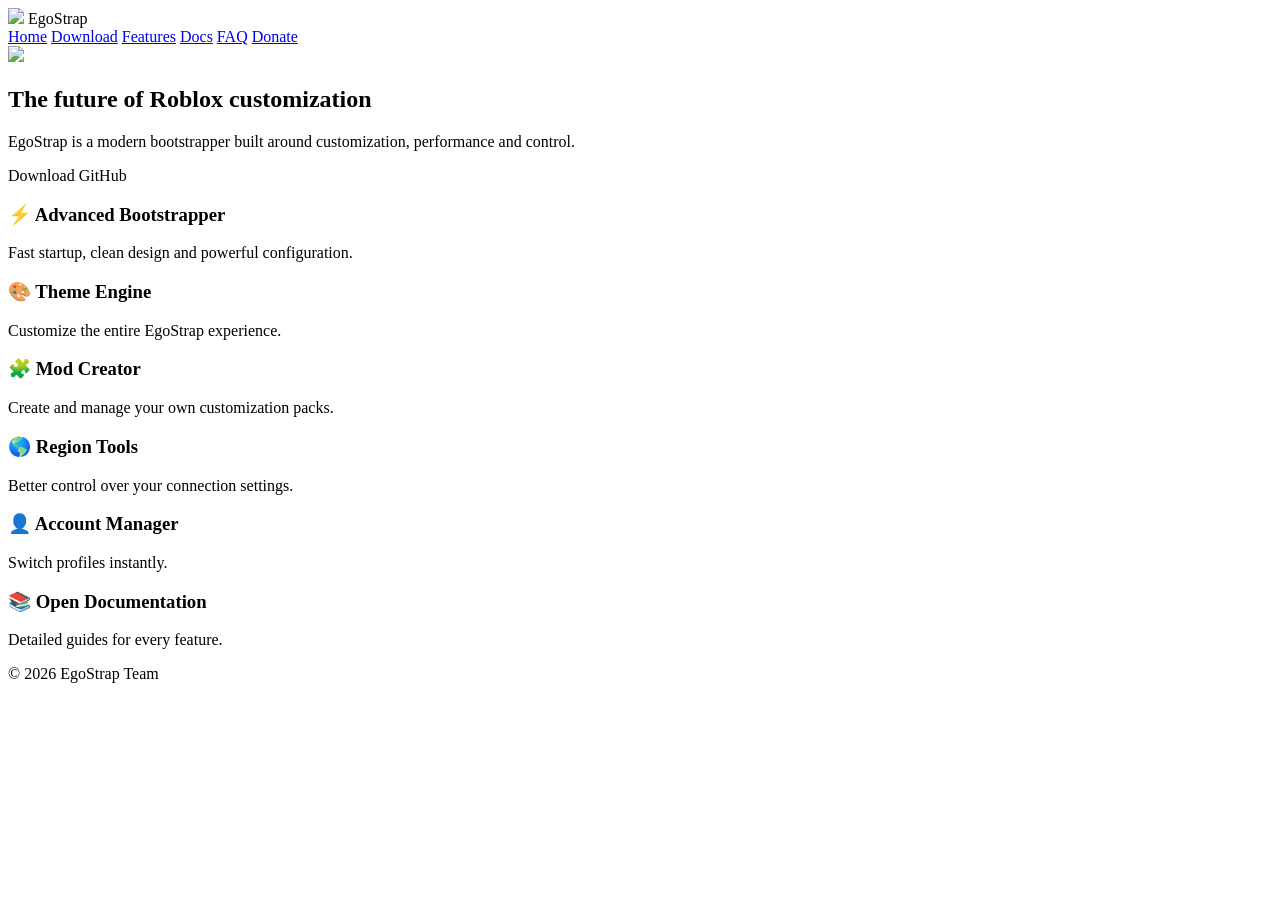
==== index.html @ cfae1450 "Create index.html" ====
<!DOCTYPE html>

<html>

<head>

<title>EgoStrap</title>

<link rel="stylesheet" href="css/style.css">

</head>


<body>


<nav class="navbar">

<a class="brand">

<img src="assets/logo.svg">

EgoStrap

</a>


<div class="links">

<a href="index.html">Home</a>

<a href="download.html">Download</a>

<a href="features.html">Features</a>

<a href="docs.html">Docs</a>

<a href="faq.html">FAQ</a>

<a href="donate.html">Donate</a>

</div>


</nav>



<section class="hero container">


<img src="assets/logo.svg">


<h1>
The future of
<span>Roblox customization</span>
</h1>


<p>
EgoStrap is a modern bootstrapper built around
customization, performance and control.
</p>



<a class="button">
Download
</a>


<a class="button dark">
GitHub
</a>



</section>




<section class="container">


<div class="grid">


<div class="card">

<h3>
⚡ Advanced Bootstrapper
</h3>

<p>
Fast startup, clean design and powerful configuration.
</p>

</div>



<div class="card">

<h3>
🎨 Theme Engine
</h3>

<p>
Customize the entire EgoStrap experience.
</p>

</div>



<div class="card">

<h3>
🧩 Mod Creator
</h3>

<p>
Create and manage your own customization packs.
</p>

</div>



<div class="card">

<h3>
🌎 Region Tools
</h3>

<p>
Better control over your connection settings.
</p>

</div>


<div class="card">

<h3>
👤 Account Manager
</h3>

<p>
Switch profiles instantly.
</p>

</div>



<div class="card">

<h3>
📚 Open Documentation
</h3>

<p>
Detailed guides for every feature.
</p>

</div>



</div>


</section>



<footer>

© 2026 EgoStrap Team

</footer>


</body>

</html>
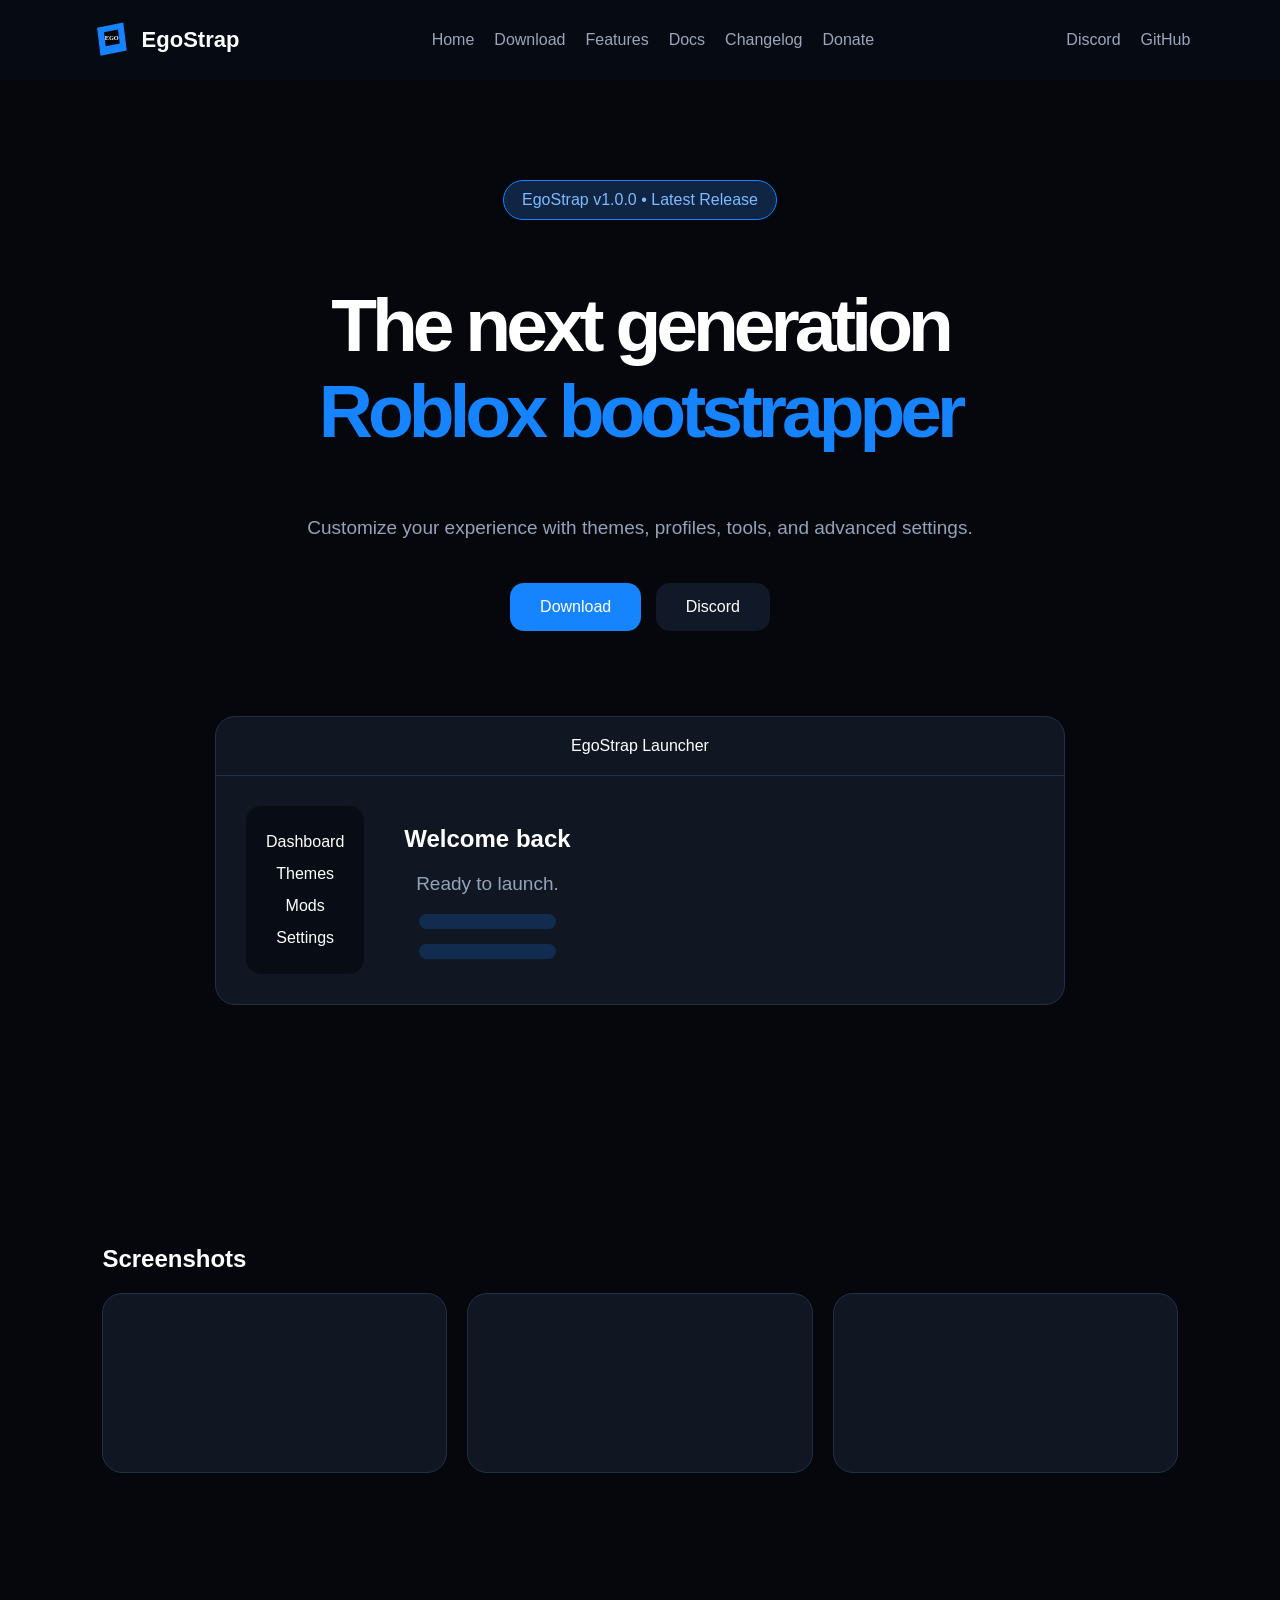
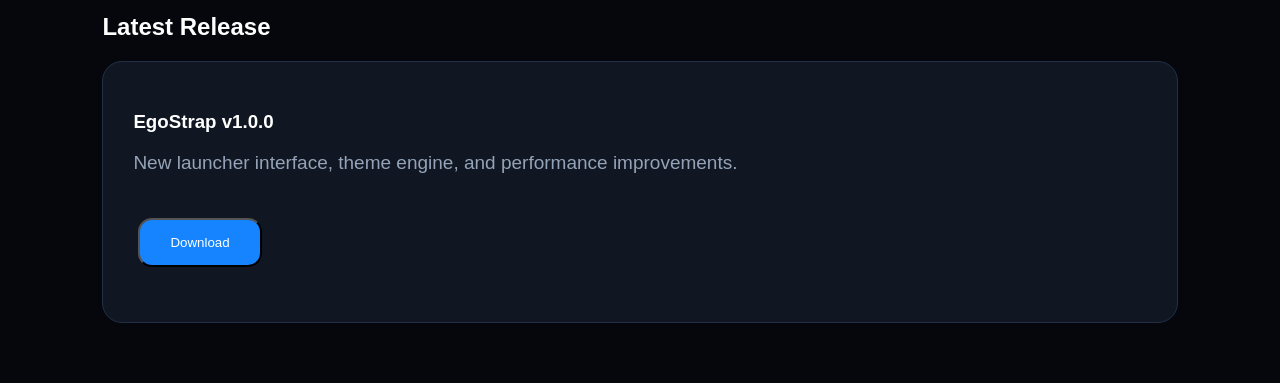
==== commit 200ebc09: "Add files via upload" ====
--- a/index.html
+++ b/index.html
@@ -1,189 +1,120 @@
 <!DOCTYPE html>
+<html>
+<head>
+<title>EgoStrap</title>
+<link rel="stylesheet" href="css/style.css">
+</head>
+<body>
 
-<html>
+<div class="loader">
+<img src="assets/logo.svg">
+</div>
 
-<head>
+<nav class="nav">
+<a class="brand"><img src="assets/logo.svg"> EgoStrap</a>
 
-<title>EgoStrap</title>
+<button class="menu">☰</button>
 
-<link rel="stylesheet" href="css/style.css">
+<div class="links">
+<a>Home</a>
+<a>Download</a>
+<a>Features</a>
+<a>Docs</a>
+<a>Changelog</a>
+<a>Donate</a>
+</div>
 
-</head>
+<div class="social">
+<a>Discord</a>
+<a>GitHub</a>
+</div>
+</nav>
 
 
-<body>
+<section class="hero">
+
+<div class="badge">
+EgoStrap v1.0.0 • Latest Release
+</div>
+
+<h1>
+The next generation<br>
+<span>Roblox bootstrapper</span>
+</h1>
+
+<p>
+Customize your experience with themes,
+profiles, tools, and advanced settings.
+</p>
+
+<a class="button">Download</a>
+<a class="button dark">Discord</a>
 
 
-<nav class="navbar">
+<div class="launcher">
 
-<a class="brand">
+<div class="launcher-top">
+EgoStrap Launcher
+</div>
 
-<img src="assets/logo.svg">
+<div class="launcher-body">
 
-EgoStrap
+<div class="side">
+Dashboard<br>
+Themes<br>
+Mods<br>
+Settings
+</div>
 
-</a>
+<div>
+<h2>Welcome back</h2>
+<p>Ready to launch.</p>
 
-
-<div class="links">
-
-<a href="index.html">Home</a>
-
-<a href="download.html">Download</a>
-
-<a href="features.html">Features</a>
-
-<a href="docs.html">Docs</a>
-
-<a href="faq.html">FAQ</a>
-
-<a href="donate.html">Donate</a>
+<div class="bar"></div>
+<div class="bar"></div>
+</div>
 
 </div>
 
-
-</nav>
-
-
-
-<section class="hero container">
-
-
-<img src="assets/logo.svg">
-
-
-<h1>
-The future of
-<span>Roblox customization</span>
-</h1>
-
-
-<p>
-EgoStrap is a modern bootstrapper built around
-customization, performance and control.
-</p>
-
-
-
-<a class="button">
-Download
-</a>
-
-
-<a class="button dark">
-GitHub
-</a>
-
-
+</div>
 
 </section>
 
 
+<section class="section">
 
+<h2>Screenshots</h2>
 
-<section class="container">
-
-
-<div class="grid">
-
-
-<div class="card">
-
-<h3>
-⚡ Advanced Bootstrapper
-</h3>
-
-<p>
-Fast startup, clean design and powerful configuration.
-</p>
-
+<div class="shots">
+<div></div>
+<div></div>
+<div></div>
 </div>
-
-
-
-<div class="card">
-
-<h3>
-🎨 Theme Engine
-</h3>
-
-<p>
-Customize the entire EgoStrap experience.
-</p>
-
-</div>
-
-
-
-<div class="card">
-
-<h3>
-🧩 Mod Creator
-</h3>
-
-<p>
-Create and manage your own customization packs.
-</p>
-
-</div>
-
-
-
-<div class="card">
-
-<h3>
-🌎 Region Tools
-</h3>
-
-<p>
-Better control over your connection settings.
-</p>
-
-</div>
-
-
-<div class="card">
-
-<h3>
-👤 Account Manager
-</h3>
-
-<p>
-Switch profiles instantly.
-</p>
-
-</div>
-
-
-
-<div class="card">
-
-<h3>
-📚 Open Documentation
-</h3>
-
-<p>
-Detailed guides for every feature.
-</p>
-
-</div>
-
-
-
-</div>
-
 
 </section>
 
 
+<section class="section">
 
-<footer>
+<h2>Latest Release</h2>
 
-© 2026 EgoStrap Team
+<div class="release">
 
-</footer>
+<h3>EgoStrap v1.0.0</h3>
+
+<p>
+New launcher interface, theme engine,
+and performance improvements.
+</p>
+
+<button class="button">Download</button>
+
+</div>
+
+</section>
 
 
+<script src="js/app.js"></script>
+
 </body>
-
 </html>
--- a/css/style.css
+++ b/css/style.css
@@ -0,0 +1,213 @@
+
+*{box-sizing:border-box}
+body{
+margin:0;
+background:#05070c;
+color:white;
+font-family:Inter,Arial;
+overflow-x:hidden
+}
+
+.loader{
+position:fixed;
+inset:0;
+background:#05070c;
+display:flex;
+align-items:center;
+justify-content:center;
+z-index:99;
+animation:hide 2s forwards
+}
+
+.loader img{
+width:100px;
+animation:pulse 1s infinite
+}
+
+@keyframes hide{
+to{opacity:0;pointer-events:none}
+}
+
+@keyframes pulse{
+50%{transform:scale(1.1);filter:drop-shadow(0 0 40px #1683ff)}
+}
+
+.nav{
+height:80px;
+padding:0 7%;
+display:flex;
+align-items:center;
+justify-content:space-between;
+background:#080c14dd;
+backdrop-filter:blur(20px)
+}
+
+.brand{
+font-weight:900;
+display:flex;
+align-items:center;
+gap:10px;
+font-size:22px
+}
+
+.brand img{width:42px}
+
+.links,.social{
+display:flex;
+gap:20px
+}
+
+.links a,.social a{
+color:#9aa7bb
+}
+
+.menu{
+display:none;
+background:none;
+color:white;
+border:0;
+font-size:25px
+}
+
+.hero{
+text-align:center;
+padding:100px 8%
+}
+
+.badge{
+display:inline-block;
+padding:10px 18px;
+border-radius:50px;
+background:#102443;
+border:1px solid #1683ff;
+color:#7dbaff
+}
+
+h1{
+font-size:75px;
+letter-spacing:-5px
+}
+
+span{
+color:#1683ff
+}
+
+p{
+color:#94a3b8;
+font-size:19px
+}
+
+.button{
+display:inline-block;
+padding:15px 30px;
+margin:25px 5px;
+border-radius:14px;
+background:#1683ff;
+color:white;
+text-decoration:none;
+transition:.3s
+}
+
+.button:hover{
+transform:translateY(-5px);
+box-shadow:0 0 35px #1683ff
+}
+
+.dark{
+background:#111827
+}
+
+.launcher{
+margin:60px auto;
+max-width:850px;
+background:#101722;
+border:1px solid #223047;
+border-radius:20px;
+overflow:hidden;
+animation:float 5s infinite
+}
+
+@keyframes float{
+50%{transform:translateY(-15px)}
+}
+
+.launcher-top{
+padding:20px;
+border-bottom:1px solid #223047
+}
+
+.launcher-body{
+display:flex;
+padding:30px;
+gap:40px
+}
+
+.side{
+background:#080c14;
+padding:20px;
+border-radius:15px;
+line-height:2
+}
+
+.bar{
+height:15px;
+background:#1683ff33;
+margin:15px;
+border-radius:20px
+}
+
+.section{
+padding:60px 8%
+}
+
+.shots{
+display:grid;
+grid-template-columns:repeat(3,1fr);
+gap:20px
+}
+
+.shots div{
+height:180px;
+background:#101722;
+border-radius:20px;
+border:1px solid #223047
+}
+
+.release,.doc-card{
+background:#101722;
+padding:30px;
+border-radius:20px;
+border:1px solid #223047
+}
+
+.docs{
+display:flex;
+gap:40px;
+padding:50px
+}
+
+.docs aside{
+width:260px;
+background:#101722;
+padding:25px;
+border-radius:20px
+}
+
+.docs aside img{
+width:50px
+}
+
+.docs a{
+display:block;
+padding:12px;
+color:#94a3b8
+}
+
+@media(max-width:800px){
+.links,.social{display:none}
+.menu{display:block}
+h1{font-size:45px}
+.shots{grid-template-columns:1fr}
+.docs{flex-direction:column}
+.docs aside{width:auto}
+}
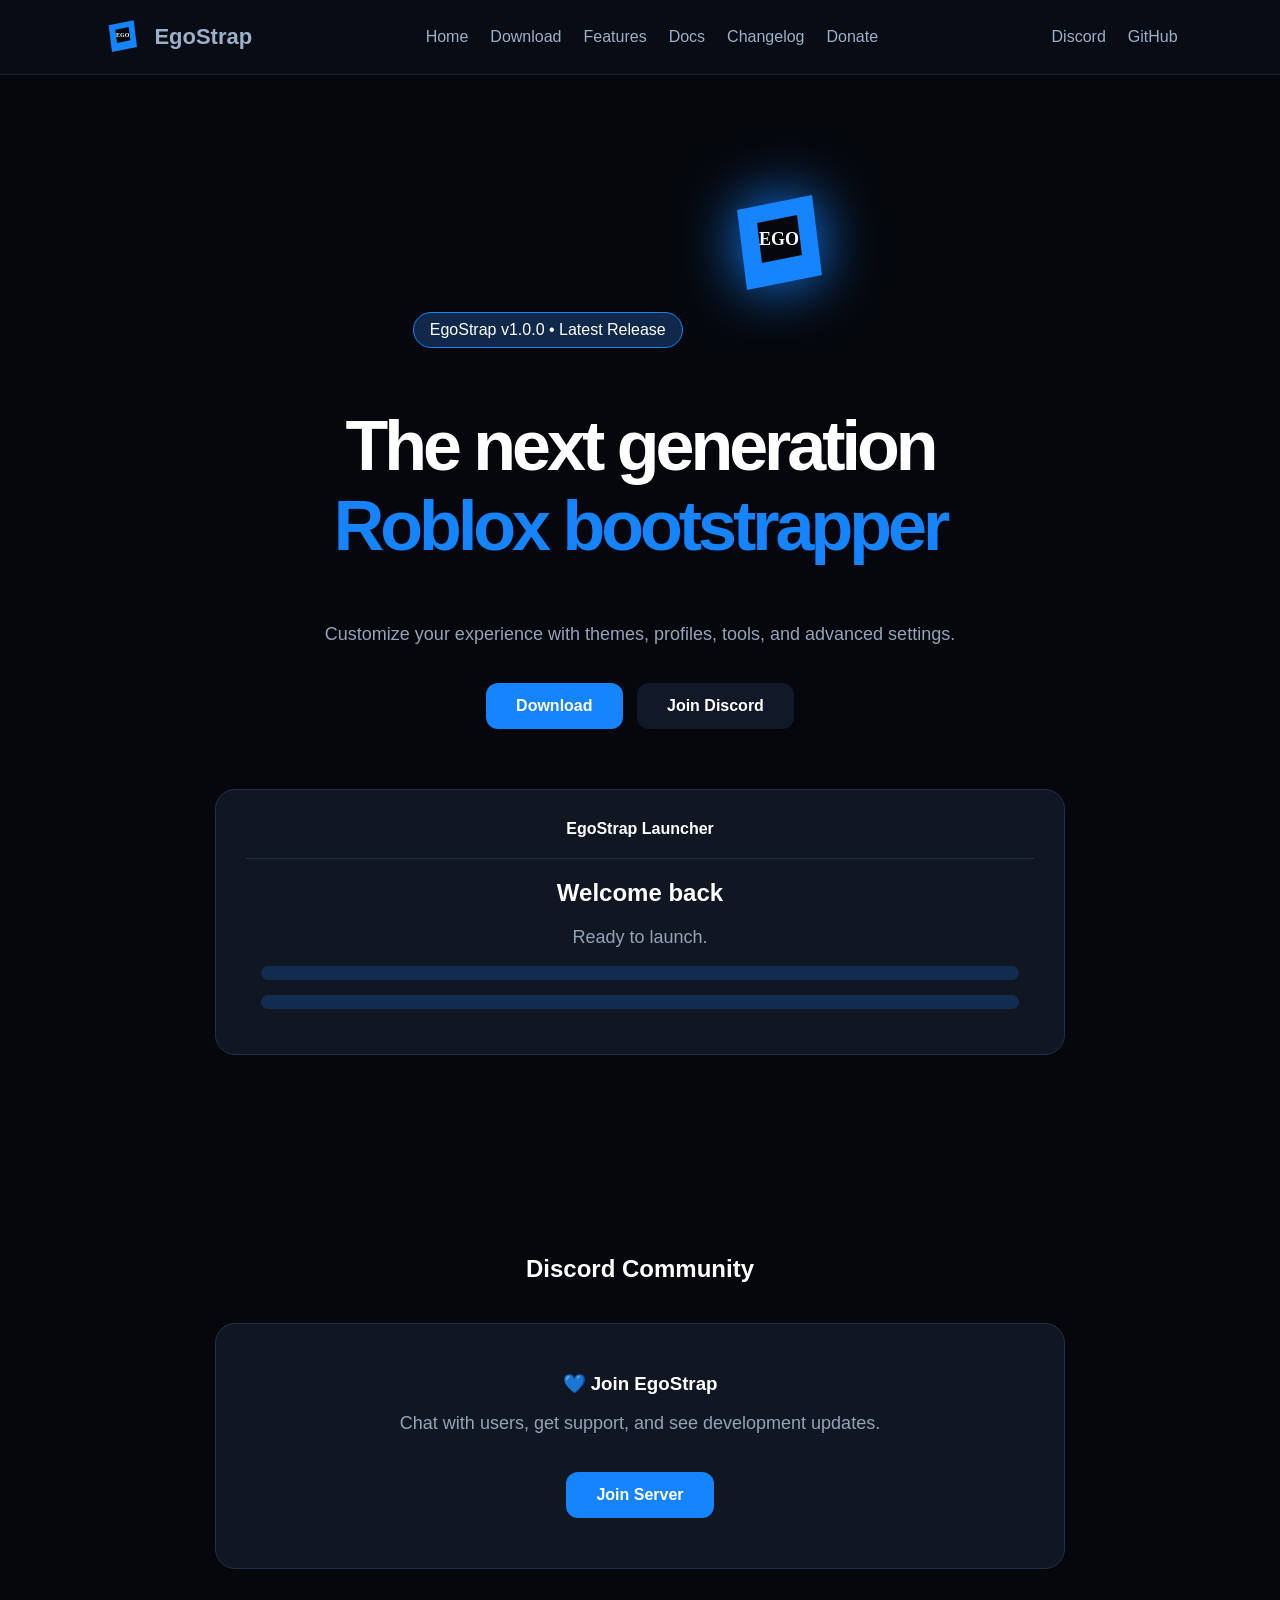
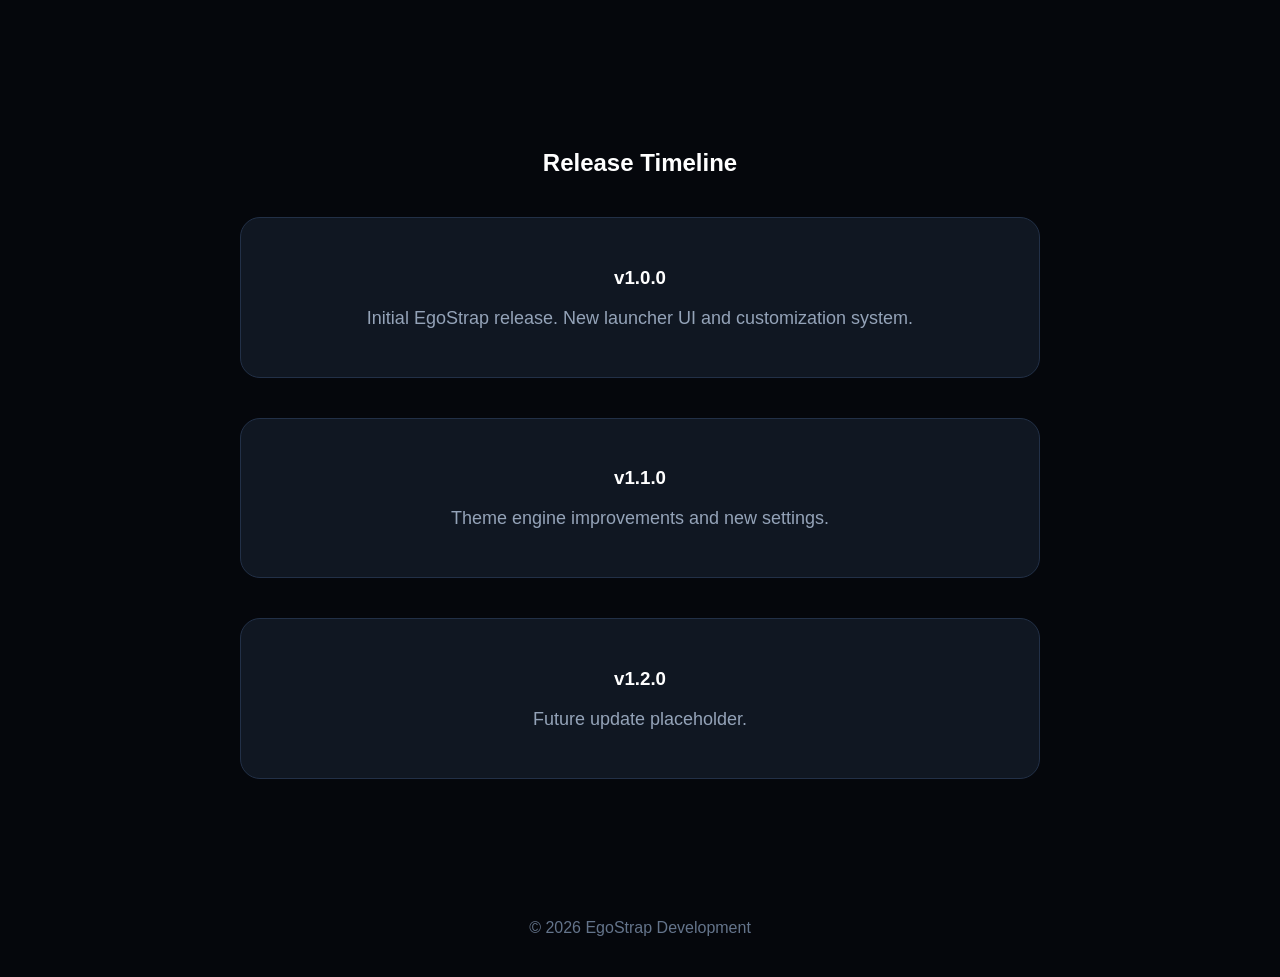
==== commit 620a989c: "Add files via upload" ====
--- a/index.html
+++ b/index.html
@@ -6,16 +6,14 @@
 </head>
 <body>
 
-<div class="loader">
-<img src="assets/logo.svg">
-</div>
+<div class="loading"><img src="assets/logo.svg"></div>
 
-<nav class="nav">
+<nav>
 <a class="brand"><img src="assets/logo.svg"> EgoStrap</a>
 
-<button class="menu">☰</button>
+<button class="hamburger">☰</button>
 
-<div class="links">
+<div class="navlinks">
 <a>Home</a>
 <a>Download</a>
 <a>Features</a>
@@ -25,17 +23,17 @@
 </div>
 
 <div class="social">
-<a>Discord</a>
-<a>GitHub</a>
+<a href="https://discord.gg/YOURSERVER" target="_blank">Discord</a>
+<a href="https://github.com/YOURNAME/EgoStrap" target="_blank">GitHub</a>
 </div>
 </nav>
 
 
 <section class="hero">
 
-<div class="badge">
-EgoStrap v1.0.0 • Latest Release
-</div>
+<div class="badge">EgoStrap v1.0.0 • Latest Release</div>
+
+<img class="hero-logo" src="assets/logo.svg">
 
 <h1>
 The next generation<br>
@@ -43,76 +41,64 @@
 </h1>
 
 <p>
-Customize your experience with themes,
-profiles, tools, and advanced settings.
+Customize your experience with themes, profiles,
+tools, and advanced settings.
 </p>
 
 <a class="button">Download</a>
-<a class="button dark">Discord</a>
+<a class="button secondary" href="https://discord.gg/YOURSERVER">Join Discord</a>
 
 
 <div class="launcher">
-
-<div class="launcher-top">
-EgoStrap Launcher
-</div>
-
-<div class="launcher-body">
-
-<div class="side">
-Dashboard<br>
-Themes<br>
-Mods<br>
-Settings
-</div>
-
-<div>
+<div class="window">EgoStrap Launcher</div>
+<div class="launcher-content">
 <h2>Welcome back</h2>
 <p>Ready to launch.</p>
-
-<div class="bar"></div>
-<div class="bar"></div>
+<div class="line"></div>
+<div class="line"></div>
 </div>
-
-</div>
-
 </div>
 
 </section>
 
 
 <section class="section">
-
-<h2>Screenshots</h2>
-
-<div class="shots">
-<div></div>
-<div></div>
-<div></div>
+<h2>Discord Community</h2>
+<div class="discord-card">
+<h3>💙 Join EgoStrap</h3>
+<p>Chat with users, get support, and see development updates.</p>
+<a class="button" href="https://discord.gg/YOURSERVER">Join Server</a>
 </div>
-
 </section>
 
 
 <section class="section">
+<h2>Release Timeline</h2>
 
-<h2>Latest Release</h2>
+<div class="timeline">
 
 <div class="release">
+<h3>v1.0.0</h3>
+<p>Initial EgoStrap release. New launcher UI and customization system.</p>
+</div>
 
-<h3>EgoStrap v1.0.0</h3>
+<div class="release">
+<h3>v1.1.0</h3>
+<p>Theme engine improvements and new settings.</p>
+</div>
 
-<p>
-New launcher interface, theme engine,
-and performance improvements.
-</p>
-
-<button class="button">Download</button>
+<div class="release">
+<h3>v1.2.0</h3>
+<p>Future update placeholder.</p>
+</div>
 
 </div>
-
 </section>
 
+
+<footer>
+© 2026 EgoStrap Development
+</footer>
 
 <script src="js/app.js"></script>
 
--- a/css/style.css
+++ b/css/style.css
@@ -4,210 +4,146 @@
 margin:0;
 background:#05070c;
 color:white;
-font-family:Inter,Arial;
-overflow-x:hidden
+font-family:Inter,Arial,sans-serif
 }
 
-.loader{
+.loading{
 position:fixed;
 inset:0;
 background:#05070c;
 display:flex;
 align-items:center;
 justify-content:center;
-z-index:99;
-animation:hide 2s forwards
+z-index:5;
+animation:hide 1.8s forwards
 }
+.loading img{width:90px;animation:pulse 1s infinite}
 
-.loader img{
-width:100px;
-animation:pulse 1s infinite
-}
+@keyframes hide{to{opacity:0;visibility:hidden}}
+@keyframes pulse{50%{transform:scale(1.15)}}
 
-@keyframes hide{
-to{opacity:0;pointer-events:none}
-}
-
-@keyframes pulse{
-50%{transform:scale(1.1);filter:drop-shadow(0 0 40px #1683ff)}
-}
-
-.nav{
-height:80px;
-padding:0 7%;
+nav{
+height:75px;
+padding:0 8%;
 display:flex;
 align-items:center;
 justify-content:space-between;
-background:#080c14dd;
-backdrop-filter:blur(20px)
+background:#080c14;
+border-bottom:1px solid #182337
 }
 
 .brand{
+display:flex;
+gap:12px;
+align-items:center;
 font-weight:900;
-display:flex;
-align-items:center;
-gap:10px;
 font-size:22px
 }
 
-.brand img{width:42px}
+.brand img{width:40px}
 
-.links,.social{
+.navlinks,.social{
 display:flex;
-gap:20px
+gap:22px
 }
 
-.links a,.social a{
-color:#9aa7bb
+a{
+color:#9db0c9;
+text-decoration:none
 }
 
-.menu{
+.hamburger{
 display:none;
 background:none;
 color:white;
-border:0;
-font-size:25px
+border:0
 }
 
 .hero{
 text-align:center;
-padding:100px 8%
+padding:80px 10%
 }
 
 .badge{
 display:inline-block;
-padding:10px 18px;
-border-radius:50px;
-background:#102443;
+padding:8px 16px;
+background:#10294a;
 border:1px solid #1683ff;
-color:#7dbaff
+border-radius:50px
 }
 
-h1{
-font-size:75px;
-letter-spacing:-5px
+.hero-logo{
+width:120px;
+margin:30px;
+filter:drop-shadow(0 0 30px #1683ff);
+animation:float 4s infinite
 }
 
-span{
-color:#1683ff
+@keyframes float{50%{transform:translateY(-12px)}}
+
+h1{
+font-size:70px;
+letter-spacing:-4px
 }
 
-p{
-color:#94a3b8;
-font-size:19px
-}
+span{color:#1683ff}
+
+p{color:#94a3b8;font-size:18px}
 
 .button{
 display:inline-block;
-padding:15px 30px;
-margin:25px 5px;
-border-radius:14px;
+padding:14px 30px;
 background:#1683ff;
+border-radius:12px;
+margin:20px 5px;
 color:white;
-text-decoration:none;
-transition:.3s
+font-weight:700
 }
 
-.button:hover{
-transform:translateY(-5px);
-box-shadow:0 0 35px #1683ff
-}
+.secondary{background:#111827}
 
-.dark{
-background:#111827
-}
-
-.launcher{
-margin:60px auto;
+.launcher,.discord-card,.release{
 max-width:850px;
+margin:40px auto;
 background:#101722;
 border:1px solid #223047;
 border-radius:20px;
 overflow:hidden;
-animation:float 5s infinite
+padding:30px;
+animation:rise 1s
 }
 
-@keyframes float{
-50%{transform:translateY(-15px)}
+@keyframes rise{
+from{opacity:0;transform:translateY(30px)}
 }
 
-.launcher-top{
-padding:20px;
-border-bottom:1px solid #223047
+.window{
+padding-bottom:20px;
+border-bottom:1px solid #223047;
+font-weight:bold
 }
 
-.launcher-body{
-display:flex;
-padding:30px;
-gap:40px
-}
-
-.side{
-background:#080c14;
-padding:20px;
-border-radius:15px;
-line-height:2
-}
-
-.bar{
-height:15px;
+.line{
+height:14px;
 background:#1683ff33;
-margin:15px;
-border-radius:20px
+border-radius:20px;
+margin:15px
 }
 
 .section{
-padding:60px 8%
+padding:60px 10%;
+text-align:center
 }
 
-.shots{
-display:grid;
-grid-template-columns:repeat(3,1fr);
-gap:20px
+.timeline{
+max-width:800px;
+margin:auto
 }
 
-.shots div{
-height:180px;
-background:#101722;
-border-radius:20px;
-border:1px solid #223047
-}
-
-.release,.doc-card{
-background:#101722;
-padding:30px;
-border-radius:20px;
-border:1px solid #223047
-}
-
-.docs{
-display:flex;
-gap:40px;
-padding:50px
-}
-
-.docs aside{
-width:260px;
-background:#101722;
-padding:25px;
-border-radius:20px
-}
-
-.docs aside img{
-width:50px
-}
-
-.docs a{
-display:block;
-padding:12px;
-color:#94a3b8
-}
+footer{text-align:center;padding:40px;color:#64748b}
 
 @media(max-width:800px){
-.links,.social{display:none}
-.menu{display:block}
+.navlinks,.social{display:none}
+.hamburger{display:block}
 h1{font-size:45px}
-.shots{grid-template-columns:1fr}
-.docs{flex-direction:column}
-.docs aside{width:auto}
 }
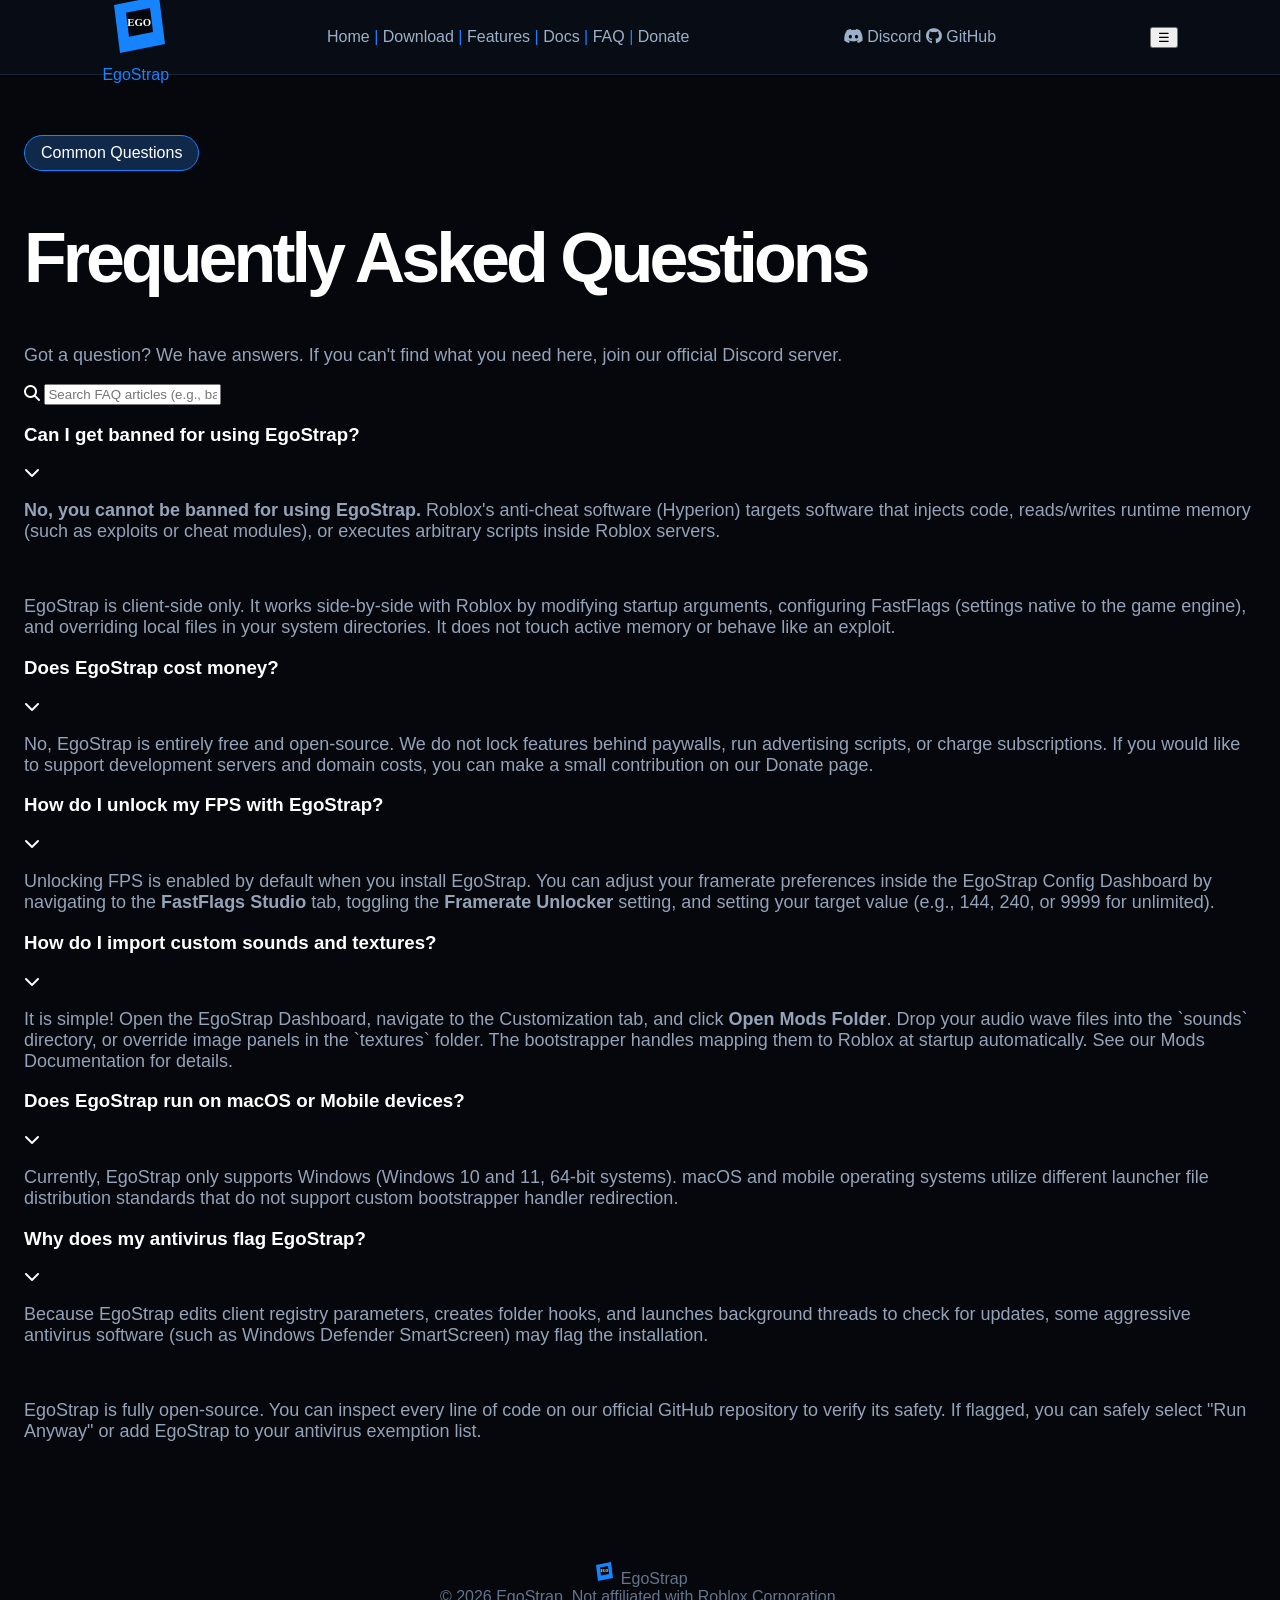
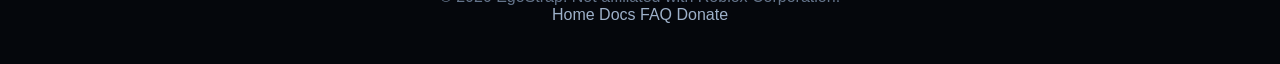
==== commit 48dd65fa: "Add files via upload" ====
--- a/index.html
+++ b/index.html
@@ -1,106 +1,219 @@
 <!DOCTYPE html>
-<html>
+<html lang="en">
 <head>
-<title>EgoStrap</title>
-<link rel="stylesheet" href="css/style.css">
+  <meta charset="UTF-8">
+  <meta name="viewport" content="width=device-width, initial-scale=1.0">
+  <title>EgoStrap FAQ — Frequently Asked Questions</title>
+  
+  <link class="style" rel="stylesheet" href="css/style.css">
+  <link rel="stylesheet" href="https://cdnjs.cloudflare.com/ajax/libs/font-awesome/6.4.0/css/all.min.css">
 </head>
 <body>
 
-<div class="loading"><img src="assets/logo.svg"></div>
-
-<nav>
-<a class="brand"><img src="assets/logo.svg"> EgoStrap</a>
-
-<button class="hamburger">☰</button>
-
-<div class="navlinks">
-<a>Home</a>
-<a>Download</a>
-<a>Features</a>
-<a>Docs</a>
-<a>Changelog</a>
-<a>Donate</a>
-</div>
-
-<div class="social">
-<a href="https://discord.gg/YOURSERVER" target="_blank">Discord</a>
-<a href="https://github.com/YOURNAME/EgoStrap" target="_blank">GitHub</a>
-</div>
-</nav>
-
-
-<section class="hero">
-
-<div class="badge">EgoStrap v1.0.0 • Latest Release</div>
-
-<img class="hero-logo" src="assets/logo.svg">
-
-<h1>
-The next generation<br>
-<span>Roblox bootstrapper</span>
-</h1>
-
-<p>
-Customize your experience with themes, profiles,
-tools, and advanced settings.
-</p>
-
-<a class="button">Download</a>
-<a class="button secondary" href="https://discord.gg/YOURSERVER">Join Discord</a>
-
-
-<div class="launcher">
-<div class="window">EgoStrap Launcher</div>
-<div class="launcher-content">
-<h2>Welcome back</h2>
-<p>Ready to launch.</p>
-<div class="line"></div>
-<div class="line"></div>
-</div>
-</div>
-
-</section>
-
-
-<section class="section">
-<h2>Discord Community</h2>
-<div class="discord-card">
-<h3>💙 Join EgoStrap</h3>
-<p>Chat with users, get support, and see development updates.</p>
-<a class="button" href="https://discord.gg/YOURSERVER">Join Server</a>
-</div>
-</section>
-
-
-<section class="section">
-<h2>Release Timeline</h2>
-
-<div class="timeline">
-
-<div class="release">
-<h3>v1.0.0</h3>
-<p>Initial EgoStrap release. New launcher UI and customization system.</p>
-</div>
-
-<div class="release">
-<h3>v1.1.0</h3>
-<p>Theme engine improvements and new settings.</p>
-</div>
-
-<div class="release">
-<h3>v1.2.0</h3>
-<p>Future update placeholder.</p>
-</div>
-
-</div>
-</section>
-
-
-<footer>
-© 2026 EgoStrap Development
-</footer>
-
-<script src="js/app.js"></script>
-
+  <!-- Navigation Bar -->
+  <header class="container">
+    <nav class="navbar">
+      <a href="index.html" class="nav-brand">
+        <img src="assets/logo.svg" alt="EgoStrap Logo" class="nav-logo">
+        <span>EgoStrap</span>
+      </a>
+
+      <!-- Navigation Tabs with '|' Separators -->
+      <div class="nav-links">
+        <a href="index.html">Home</a>
+        <span class="nav-separator">|</span>
+        <a href="download.html">Download</a>
+        <span class="nav-separator">|</span>
+        <a href="features.html">Features</a>
+        <span class="nav-separator">|</span>
+        <a href="docs.html">Docs</a>
+        <span class="nav-separator">|</span>
+        <a href="faq.html">FAQ</a>
+        <span class="nav-separator">|</span>
+        <a href="donate.html">Donate</a>
+      </div>
+
+      <div class="nav-actions">
+        <a href="https://discord.gg/6W2M8UztJG" target="_blank" class="btn btn-discord">
+          <i class="fab fa-discord"></i> Discord
+        </a>
+        <a href="https://github.com/egostrap/egostrap.github.io" target="_blank" class="btn btn-github">
+          <i class="fab fa-github"></i> GitHub
+        </a>
+      </div>
+
+      <button class="menu-toggle">☰</button>
+    </nav>
+  </header>
+
+  <!-- FAQ Main section -->
+  <main class="container fade-in" style="padding: 60px 24px;">
+    
+    <div class="section-title-wrap">
+      <div class="badge">Common Questions</div>
+      <h1 class="section-title">Frequently Asked Questions</h1>
+      <p class="section-desc">Got a question? We have answers. If you can't find what you need here, join our official Discord server.</p>
+    </div>
+
+    <!-- Search Input -->
+    <div class="faq-search-wrap">
+      <i class="fa fa-search faq-search-icon"></i>
+      <input type="text" class="faq-search-input" placeholder="Search FAQ articles (e.g., ban, fps, mods)...">
+    </div>
+
+    <!-- FAQ Accordion container -->
+    <div class="faq-container">
+      
+      <!-- FAQ Item 1 -->
+      <div class="faq-item">
+        <div class="faq-question">
+          <h3>Can I get banned for using EgoStrap?</h3>
+          <i class="fa fa-chevron-down faq-chevron"></i>
+        </div>
+        <div class="faq-answer">
+          <p>
+            <strong>No, you cannot be banned for using EgoStrap.</strong> Roblox's anti-cheat software (Hyperion) targets software that injects code, reads/writes runtime memory (such as exploits or cheat modules), or executes arbitrary scripts inside Roblox servers. 
+          </p>
+          <br>
+          <p>
+            EgoStrap is client-side only. It works side-by-side with Roblox by modifying startup arguments, configuring FastFlags (settings native to the game engine), and overriding local files in your system directories. It does not touch active memory or behave like an exploit.
+          </p>
+        </div>
+      </div>
+
+      <!-- FAQ Item 2 -->
+      <div class="faq-item">
+        <div class="faq-question">
+          <h3>Does EgoStrap cost money?</h3>
+          <i class="fa fa-chevron-down faq-chevron"></i>
+        </div>
+        <div class="faq-answer">
+          <p>
+            No, EgoStrap is entirely free and open-source. We do not lock features behind paywalls, run advertising scripts, or charge subscriptions. If you would like to support development servers and domain costs, you can make a small contribution on our <a href="donate.html" style="color: var(--accent-cyan); text-decoration: none;">Donate page</a>.
+          </p>
+        </div>
+      </div>
+
+      <!-- FAQ Item 3 -->
+      <div class="faq-item">
+        <div class="faq-question">
+          <h3>How do I unlock my FPS with EgoStrap?</h3>
+          <i class="fa fa-chevron-down faq-chevron"></i>
+        </div>
+        <div class="faq-answer">
+          <p>
+            Unlocking FPS is enabled by default when you install EgoStrap. You can adjust your framerate preferences inside the EgoStrap Config Dashboard by navigating to the <strong>FastFlags Studio</strong> tab, toggling the <strong>Framerate Unlocker</strong> setting, and setting your target value (e.g., 144, 240, or 9999 for unlimited).
+          </p>
+        </div>
+      </div>
+
+      <!-- FAQ Item 4 -->
+      <div class="faq-item">
+        <div class="faq-question">
+          <h3>How do I import custom sounds and textures?</h3>
+          <i class="fa fa-chevron-down faq-chevron"></i>
+        </div>
+        <div class="faq-answer">
+          <p>
+            It is simple! Open the EgoStrap Dashboard, navigate to the Customization tab, and click <strong>Open Mods Folder</strong>. Drop your audio wave files into the `sounds` directory, or override image panels in the `textures` folder. The bootstrapper handles mapping them to Roblox at startup automatically. See our <a href="docs.html#mods" style="color: var(--accent-cyan); text-decoration: none;">Mods Documentation</a> for details.
+          </p>
+        </div>
+      </div>
+
+      <!-- FAQ Item 5 -->
+      <div class="faq-item">
+        <div class="faq-question">
+          <h3>Does EgoStrap run on macOS or Mobile devices?</h3>
+          <i class="fa fa-chevron-down faq-chevron"></i>
+        </div>
+        <div class="faq-answer">
+          <p>
+            Currently, EgoStrap only supports Windows (Windows 10 and 11, 64-bit systems). macOS and mobile operating systems utilize different launcher file distribution standards that do not support custom bootstrapper handler redirection.
+          </p>
+        </div>
+      </div>
+
+      <!-- FAQ Item 6 -->
+      <div class="faq-item">
+        <div class="faq-question">
+          <h3>Why does my antivirus flag EgoStrap?</h3>
+          <i class="fa fa-chevron-down faq-chevron"></i>
+        </div>
+        <div class="faq-answer">
+          <p>
+            Because EgoStrap edits client registry parameters, creates folder hooks, and launches background threads to check for updates, some aggressive antivirus software (such as Windows Defender SmartScreen) may flag the installation. 
+          </p>
+          <br>
+          <p>
+            EgoStrap is fully open-source. You can inspect every line of code on our official GitHub repository to verify its safety. If flagged, you can safely select "Run Anyway" or add EgoStrap to your antivirus exemption list.
+          </p>
+        </div>
+      </div>
+
+    </div>
+
+  </main>
+
+  <!-- Footer -->
+  <footer>
+    <div class="container footer-content">
+      <div class="footer-logo">
+        <img src="assets/logo.svg" alt="EgoStrap Logo" style="width: 24px; height: 24px;">
+        EgoStrap
+      </div>
+      <div class="footer-copy">
+        &copy; 2026 EgoStrap. Not affiliated with Roblox Corporation.
+      </div>
+      <div class="footer-links">
+        <a href="index.html">Home</a>
+        <a href="docs.html">Docs</a>
+        <a href="faq.html">FAQ</a>
+        <a href="donate.html">Donate</a>
+      </div>
+    </div>
+  </footer>
+
+  <script src="js/main.js"></script>
+  
+  <!-- Accordion and Search script -->
+  <script>
+    document.addEventListener('DOMContentLoaded', () => {
+      const faqItems = document.querySelectorAll('.faq-item');
+      const searchInput = document.querySelector('.faq-search-input');
+
+      // Toggling Active state on Accordion click
+      faqItems.forEach(item => {
+        const question = item.querySelector('.faq-question');
+        question.addEventListener('click', () => {
+          const isActive = item.classList.contains('active');
+          
+          // Collapse other active accordion tabs
+          faqItems.forEach(i => i.classList.remove('active'));
+          
+          if (!isActive) {
+            item.classList.add('active');
+          }
+        });
+      });
+
+      // Filter FAQ items dynamically
+      if (searchInput) {
+        searchInput.addEventListener('input', (e) => {
+          const query = e.target.value.toLowerCase().trim();
+          
+          faqItems.forEach(item => {
+            const questionText = item.querySelector('.faq-question h3').textContent.toLowerCase();
+            const answerText = item.querySelector('.faq-answer').textContent.toLowerCase();
+            
+            if (questionText.includes(query) || answerText.includes(query)) {
+              item.style.display = 'block';
+            } else {
+              item.style.display = 'none';
+            }
+          });
+        });
+      }
+    });
+  </script>
 </body>
 </html>
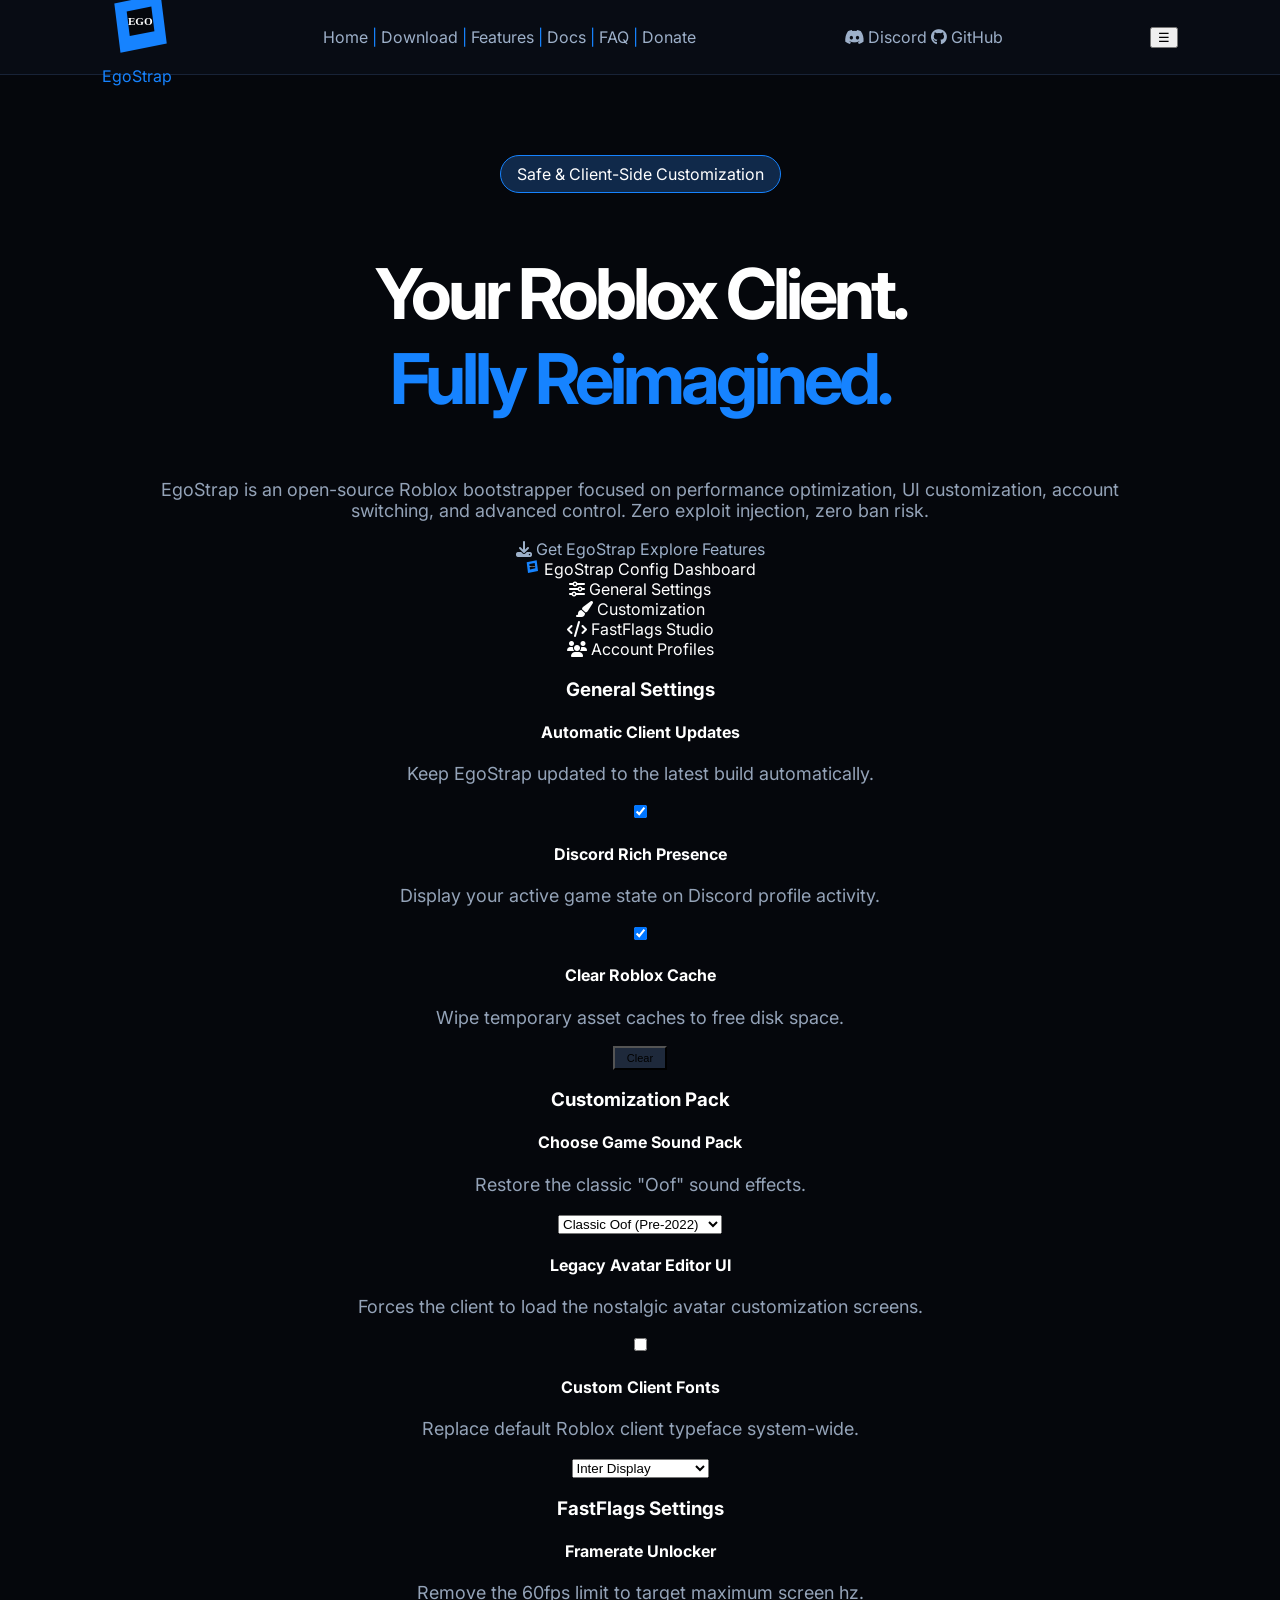
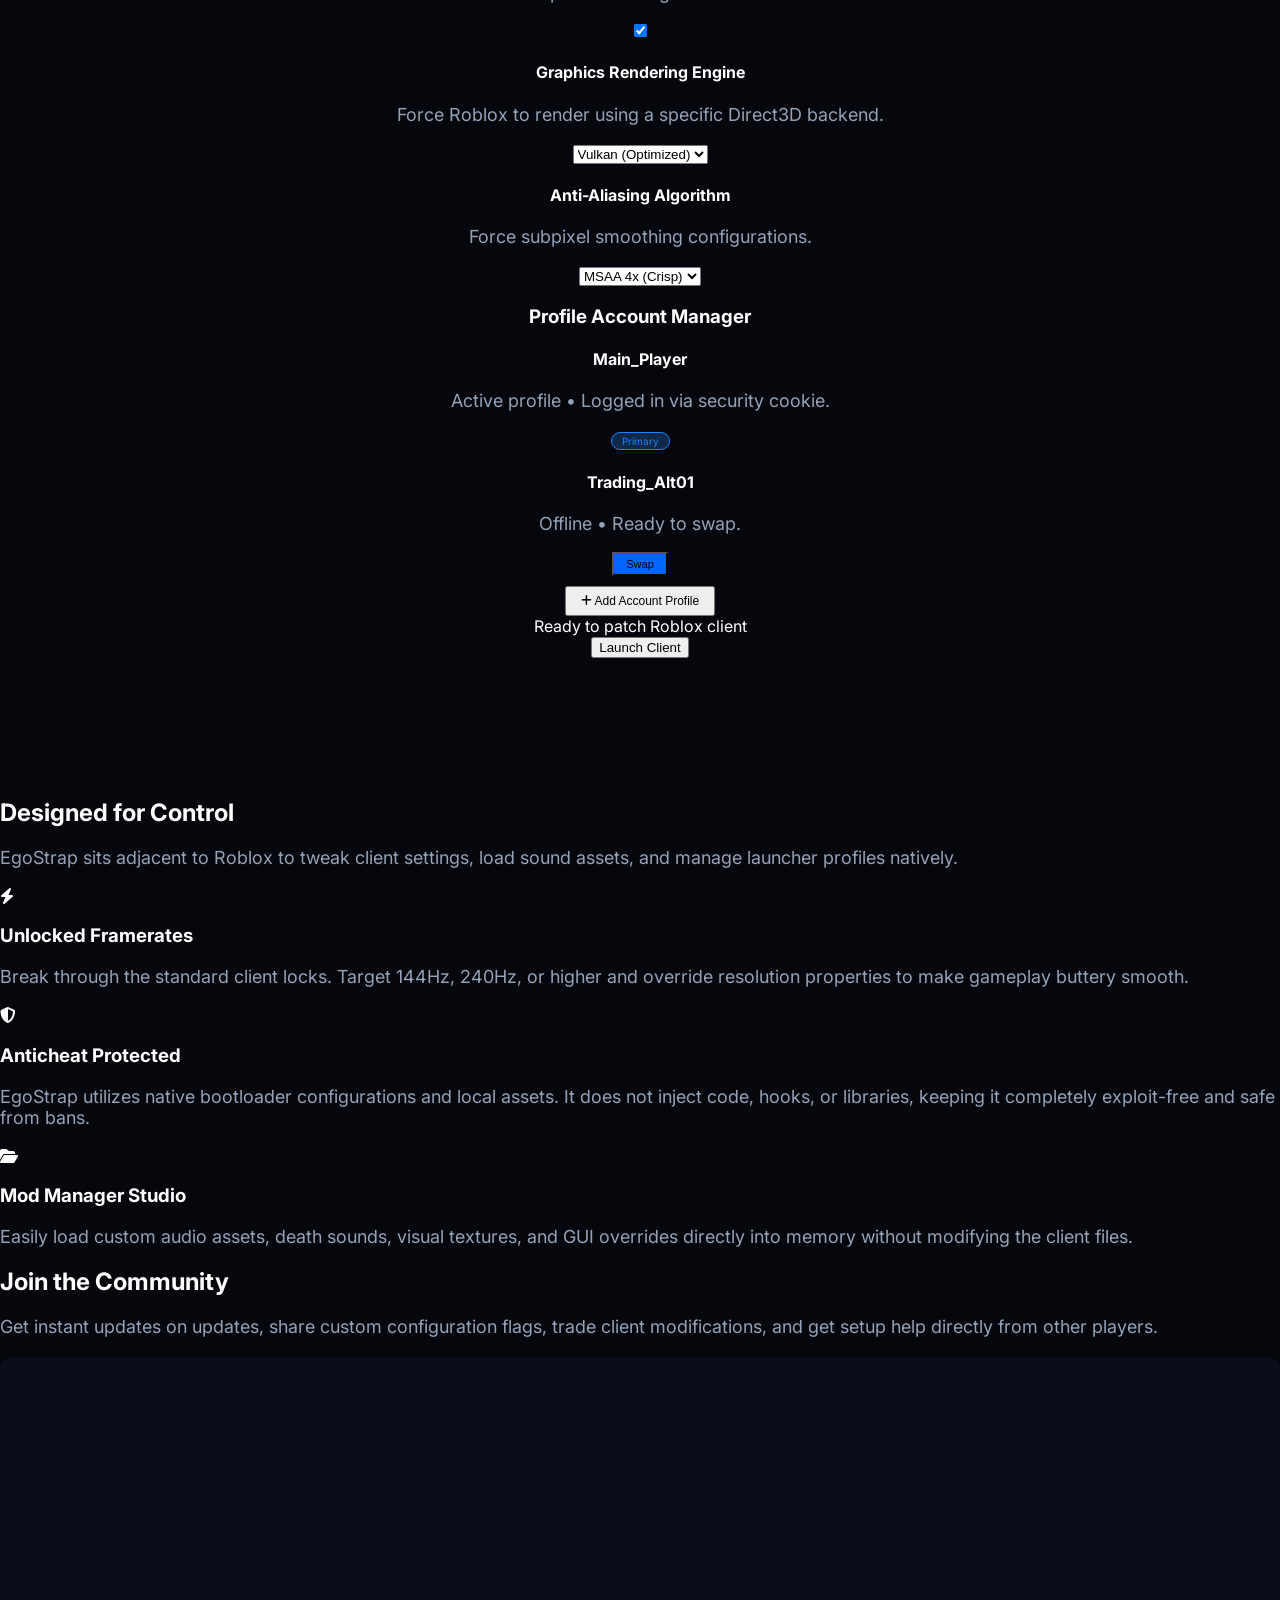
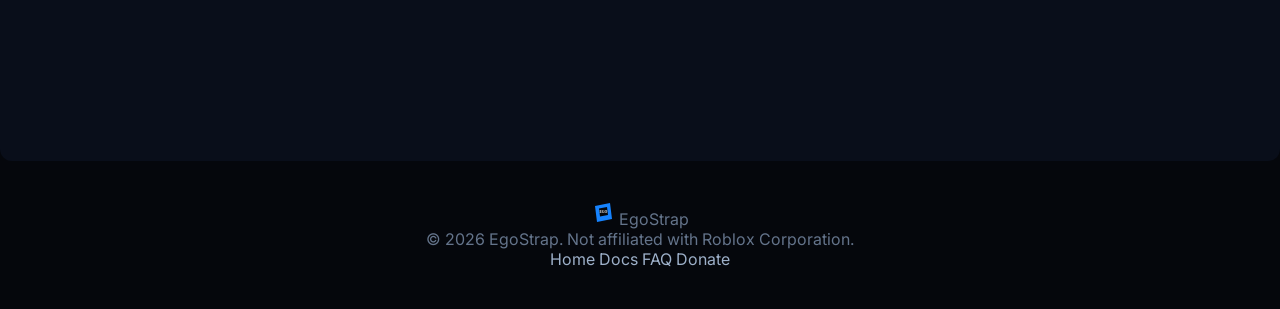
==== commit c0df1ab3: "Add files via upload" ====
--- a/index.html
+++ b/index.html
@@ -3,9 +3,16 @@
 <head>
   <meta charset="UTF-8">
   <meta name="viewport" content="width=device-width, initial-scale=1.0">
-  <title>EgoStrap FAQ — Frequently Asked Questions</title>
+  <title>EgoStrap — The Ultimate Roblox Customization Engine</title>
   
-  <link class="style" rel="stylesheet" href="css/style.css">
+  <link rel="preconnect" href="https://fonts.googleapis.com">
+  <link rel="preconnect" href="https://fonts.gstatic.com" crossorigin>
+  <link href="https://fonts.googleapis.com/css2?family=Inter:wght@400;500;600;700;800&family=Outfit:wght@600;700;800&display=swap" rel="stylesheet">
+  
+  <!-- Styling Sheet -->
+  <link rel="stylesheet" href="css/style.css">
+  
+  <!-- FontAwesome Icons for visual flair -->
   <link rel="stylesheet" href="https://cdnjs.cloudflare.com/ajax/libs/font-awesome/6.4.0/css/all.min.css">
 </head>
 <body>
@@ -46,113 +53,258 @@
     </nav>
   </header>
 
-  <!-- FAQ Main section -->
-  <main class="container fade-in" style="padding: 60px 24px;">
+  <!-- Hero Landing Section -->
+  <section class="container hero fade-in">
+    <div class="badge">
+      <span class="badge-dot"></span>
+      Safe & Client-Side Customization
+    </div>
     
+    <h1 class="hero-title">
+      Your Roblox Client.<br>
+      <span>Fully Reimagined.</span>
+    </h1>
+    
+    <p class="hero-subtitle">
+      EgoStrap is an open-source Roblox bootstrapper focused on performance optimization, UI customization, account switching, and advanced control. Zero exploit injection, zero ban risk.
+    </p>
+    
+    <div class="hero-ctas">
+      <a href="download.html" class="btn btn-primary">
+        <i class="fa fa-download"></i> Get EgoStrap
+      </a>
+      <a href="features.html" class="btn btn-secondary">
+        Explore Features
+      </a>
+    </div>
+
+    <!-- Interactive Launcher UI Mockup -->
+    <div class="mockup-container">
+      <div class="launcher-mockup">
+        
+        <!-- Header -->
+        <div class="launcher-header">
+          <div class="mockup-title">
+            <img src="assets/logo.svg" alt="Icon" style="width:16px;height:16px;">
+            EgoStrap Config Dashboard
+          </div>
+          <div class="mockup-dots">
+            <span class="dot dot-red"></span>
+            <span class="dot dot-yellow"></span>
+            <span class="dot dot-green"></span>
+          </div>
+        </div>
+        
+        <!-- Dashboard Body Grid -->
+        <div class="launcher-body">
+          
+          <!-- Sidebar Navigation -->
+          <div class="launcher-sidebar">
+            <div class="sidebar-item active" data-view="general">
+              <i class="fa fa-sliders"></i> General Settings
+            </div>
+            <div class="sidebar-item" data-view="customization">
+              <i class="fa fa-paint-brush"></i> Customization
+            </div>
+            <div class="sidebar-item" data-view="fastflags">
+              <i class="fa fa-code"></i> FastFlags Studio
+            </div>
+            <div class="sidebar-item" data-view="accounts">
+              <i class="fa fa-users"></i> Account Profiles
+            </div>
+          </div>
+          
+          <!-- View Context Views -->
+          <div class="launcher-content">
+            
+            <!-- General Settings View -->
+            <div class="launcher-view active" id="view-general">
+              <h3 class="view-title">General Settings</h3>
+              <div class="setting-row">
+                <div class="setting-info">
+                  <h4>Automatic Client Updates</h4>
+                  <p>Keep EgoStrap updated to the latest build automatically.</p>
+                </div>
+                <label class="toggle-switch">
+                  <input type="checkbox" checked>
+                  <span class="slider"></span>
+                </label>
+              </div>
+              <div class="setting-row">
+                <div class="setting-info">
+                  <h4>Discord Rich Presence</h4>
+                  <p>Display your active game state on Discord profile activity.</p>
+                </div>
+                <label class="toggle-switch">
+                  <input type="checkbox" checked>
+                  <span class="slider"></span>
+                </label>
+              </div>
+              <div class="setting-row">
+                <div class="setting-info">
+                  <h4>Clear Roblox Cache</h4>
+                  <p>Wipe temporary asset caches to free disk space.</p>
+                </div>
+                <button class="btn-launch" style="padding:4px 12px; font-size:11px; background:#1e293b;">Clear</button>
+              </div>
+            </div>
+
+            <!-- Customization Settings View -->
+            <div class="launcher-view" id="view-customization">
+              <h3 class="view-title">Customization Pack</h3>
+              <div class="setting-row">
+                <div class="setting-info">
+                  <h4>Choose Game Sound Pack</h4>
+                  <p>Restore the classic "Oof" sound effects.</p>
+                </div>
+                <select class="mockup-select">
+                  <option>Classic Oof (Pre-2022)</option>
+                  <option>Modern Chronos Sound</option>
+                  <option>Disabled</option>
+                </select>
+              </div>
+              <div class="setting-row">
+                <div class="setting-info">
+                  <h4>Legacy Avatar Editor UI</h4>
+                  <p>Forces the client to load the nostalgic avatar customization screens.</p>
+                </div>
+                <label class="toggle-switch">
+                  <input type="checkbox">
+                  <span class="slider"></span>
+                </label>
+              </div>
+              <div class="setting-row">
+                <div class="setting-info">
+                  <h4>Custom Client Fonts</h4>
+                  <p>Replace default Roblox client typeface system-wide.</p>
+                </div>
+                <select class="mockup-select">
+                  <option>Inter Display</option>
+                  <option>Segoe UI Semibold</option>
+                  <option>Comic Sans MS</option>
+                </select>
+              </div>
+            </div>
+
+            <!-- FastFlags View -->
+            <div class="launcher-view" id="view-fastflags">
+              <h3 class="view-title">FastFlags Settings</h3>
+              <div class="setting-row">
+                <div class="setting-info">
+                  <h4>Framerate Unlocker</h4>
+                  <p>Remove the 60fps limit to target maximum screen hz.</p>
+                </div>
+                <label class="toggle-switch">
+                  <input type="checkbox" checked>
+                  <span class="slider"></span>
+                </label>
+              </div>
+              <div class="setting-row">
+                <div class="setting-info">
+                  <h4>Graphics Rendering Engine</h4>
+                  <p>Force Roblox to render using a specific Direct3D backend.</p>
+                </div>
+                <select class="mockup-select">
+                  <option>Vulkan (Optimized)</option>
+                  <option>Direct3D 11</option>
+                  <option>Direct3D 10</option>
+                </select>
+              </div>
+              <div class="setting-row">
+                <div class="setting-info">
+                  <h4>Anti-Aliasing Algorithm</h4>
+                  <p>Force subpixel smoothing configurations.</p>
+                </div>
+                <select class="mockup-select">
+                  <option>MSAA 4x (Crisp)</option>
+                  <option>FXAA (Fast)</option>
+                  <option>No Overrides</option>
+                </select>
+              </div>
+            </div>
+
+            <!-- Account View -->
+            <div class="launcher-view" id="view-accounts">
+              <h3 class="view-title">Profile Account Manager</h3>
+              <div class="setting-row">
+                <div class="setting-info">
+                  <h4>Main_Player</h4>
+                  <p>Active profile • Logged in via security cookie.</p>
+                </div>
+                <span class="badge" style="margin:0; padding:2px 10px; font-size:10px;">Primary</span>
+              </div>
+              <div class="setting-row">
+                <div class="setting-info">
+                  <h4>Trading_Alt01</h4>
+                  <p>Offline • Ready to swap.</p>
+                </div>
+                <button class="btn-launch" style="padding:4px 12px; font-size:11px; background:#0066ff;">Swap</button>
+              </div>
+              <button class="btn btn-secondary" style="margin-top: 10px; padding: 6px 14px; font-size: 12px;">
+                <i class="fa fa-plus"></i> Add Account Profile
+              </button>
+            </div>
+            
+            <!-- Dashboard Mockup Action Footer -->
+            <div class="launcher-footer">
+              <div class="launch-status">
+                <span class="badge-dot"></span> Ready to patch Roblox client
+              </div>
+              <button class="btn-launch">Launch Client</button>
+            </div>
+
+          </div>
+        </div>
+
+      </div>
+    </div>
+  </section>
+
+  <!-- Core Features Container -->
+  <section class="container" style="padding-top: 40px;">
     <div class="section-title-wrap">
-      <div class="badge">Common Questions</div>
-      <h1 class="section-title">Frequently Asked Questions</h1>
-      <p class="section-desc">Got a question? We have answers. If you can't find what you need here, join our official Discord server.</p>
-    </div>
-
-    <!-- Search Input -->
-    <div class="faq-search-wrap">
-      <i class="fa fa-search faq-search-icon"></i>
-      <input type="text" class="faq-search-input" placeholder="Search FAQ articles (e.g., ban, fps, mods)...">
-    </div>
-
-    <!-- FAQ Accordion container -->
-    <div class="faq-container">
-      
-      <!-- FAQ Item 1 -->
-      <div class="faq-item">
-        <div class="faq-question">
-          <h3>Can I get banned for using EgoStrap?</h3>
-          <i class="fa fa-chevron-down faq-chevron"></i>
+      <h2 class="section-title">Designed for Control</h2>
+      <p class="section-desc">EgoStrap sits adjacent to Roblox to tweak client settings, load sound assets, and manage launcher profiles natively.</p>
+    </div>
+
+    <div class="features-grid">
+      <!-- Feature Card 1 -->
+      <div class="feature-card">
+        <div class="feature-icon"><i class="fa fa-bolt"></i></div>
+        <h3>Unlocked Framerates</h3>
+        <p>Break through the standard client locks. Target 144Hz, 240Hz, or higher and override resolution properties to make gameplay buttery smooth.</p>
+      </div>
+
+      <!-- Feature Card 2 -->
+      <div class="feature-card">
+        <div class="feature-icon"><i class="fa fa-shield-halved"></i></div>
+        <h3>Anticheat Protected</h3>
+        <p>EgoStrap utilizes native bootloader configurations and local assets. It does not inject code, hooks, or libraries, keeping it completely exploit-free and safe from bans.</p>
+      </div>
+
+      <!-- Feature Card 3 -->
+      <div class="feature-card">
+        <div class="feature-icon"><i class="fa fa-folder-open"></i></div>
+        <h3>Mod Manager Studio</h3>
+        <p>Easily load custom audio assets, death sounds, visual textures, and GUI overrides directly into memory without modifying the client files.</p>
+      </div>
+    </div>
+  </section>
+
+  <!-- Stats & Discord Integration widget banner -->
+  <section class="container">
+    <div class="stats-banner">
+      <div class="stats-left">
+        <h2>Join the Community</h2>
+        <p>Get instant updates on updates, share custom configuration flags, trade client modifications, and get setup help directly from other players.</p>
+        
+        <!-- Official Live Discord Widget Embed -->
+        <div class="discord-widget-wrapper" style="border-radius: 12px; overflow: hidden; border: 1px solid var(--border-subtle); background: #090e1a; margin-top: 20px;">
+          <iframe src="https://discord.com/widget?id=1529151589561143417&theme=dark" width="100%" height="400" allowtransparency="true" frameborder="0" sandbox="allow-popups allow-popups-to-escape-sandbox allow-same-origin allow-scripts"></iframe>
         </div>
-        <div class="faq-answer">
-          <p>
-            <strong>No, you cannot be banned for using EgoStrap.</strong> Roblox's anti-cheat software (Hyperion) targets software that injects code, reads/writes runtime memory (such as exploits or cheat modules), or executes arbitrary scripts inside Roblox servers. 
-          </p>
-          <br>
-          <p>
-            EgoStrap is client-side only. It works side-by-side with Roblox by modifying startup arguments, configuring FastFlags (settings native to the game engine), and overriding local files in your system directories. It does not touch active memory or behave like an exploit.
-          </p>
-        </div>
-      </div>
-
-      <!-- FAQ Item 2 -->
-      <div class="faq-item">
-        <div class="faq-question">
-          <h3>Does EgoStrap cost money?</h3>
-          <i class="fa fa-chevron-down faq-chevron"></i>
-        </div>
-        <div class="faq-answer">
-          <p>
-            No, EgoStrap is entirely free and open-source. We do not lock features behind paywalls, run advertising scripts, or charge subscriptions. If you would like to support development servers and domain costs, you can make a small contribution on our <a href="donate.html" style="color: var(--accent-cyan); text-decoration: none;">Donate page</a>.
-          </p>
-        </div>
-      </div>
-
-      <!-- FAQ Item 3 -->
-      <div class="faq-item">
-        <div class="faq-question">
-          <h3>How do I unlock my FPS with EgoStrap?</h3>
-          <i class="fa fa-chevron-down faq-chevron"></i>
-        </div>
-        <div class="faq-answer">
-          <p>
-            Unlocking FPS is enabled by default when you install EgoStrap. You can adjust your framerate preferences inside the EgoStrap Config Dashboard by navigating to the <strong>FastFlags Studio</strong> tab, toggling the <strong>Framerate Unlocker</strong> setting, and setting your target value (e.g., 144, 240, or 9999 for unlimited).
-          </p>
-        </div>
-      </div>
-
-      <!-- FAQ Item 4 -->
-      <div class="faq-item">
-        <div class="faq-question">
-          <h3>How do I import custom sounds and textures?</h3>
-          <i class="fa fa-chevron-down faq-chevron"></i>
-        </div>
-        <div class="faq-answer">
-          <p>
-            It is simple! Open the EgoStrap Dashboard, navigate to the Customization tab, and click <strong>Open Mods Folder</strong>. Drop your audio wave files into the `sounds` directory, or override image panels in the `textures` folder. The bootstrapper handles mapping them to Roblox at startup automatically. See our <a href="docs.html#mods" style="color: var(--accent-cyan); text-decoration: none;">Mods Documentation</a> for details.
-          </p>
-        </div>
-      </div>
-
-      <!-- FAQ Item 5 -->
-      <div class="faq-item">
-        <div class="faq-question">
-          <h3>Does EgoStrap run on macOS or Mobile devices?</h3>
-          <i class="fa fa-chevron-down faq-chevron"></i>
-        </div>
-        <div class="faq-answer">
-          <p>
-            Currently, EgoStrap only supports Windows (Windows 10 and 11, 64-bit systems). macOS and mobile operating systems utilize different launcher file distribution standards that do not support custom bootstrapper handler redirection.
-          </p>
-        </div>
-      </div>
-
-      <!-- FAQ Item 6 -->
-      <div class="faq-item">
-        <div class="faq-question">
-          <h3>Why does my antivirus flag EgoStrap?</h3>
-          <i class="fa fa-chevron-down faq-chevron"></i>
-        </div>
-        <div class="faq-answer">
-          <p>
-            Because EgoStrap edits client registry parameters, creates folder hooks, and launches background threads to check for updates, some aggressive antivirus software (such as Windows Defender SmartScreen) may flag the installation. 
-          </p>
-          <br>
-          <p>
-            EgoStrap is fully open-source. You can inspect every line of code on our official GitHub repository to verify its safety. If flagged, you can safely select "Run Anyway" or add EgoStrap to your antivirus exemption list.
-          </p>
-        </div>
-      </div>
-
-    </div>
-
-  </main>
+      </div>
+    </div>
+  </section>
 
   <!-- Footer -->
   <footer>
@@ -173,47 +325,7 @@
     </div>
   </footer>
 
+  <!-- Scripts -->
   <script src="js/main.js"></script>
-  
-  <!-- Accordion and Search script -->
-  <script>
-    document.addEventListener('DOMContentLoaded', () => {
-      const faqItems = document.querySelectorAll('.faq-item');
-      const searchInput = document.querySelector('.faq-search-input');
-
-      // Toggling Active state on Accordion click
-      faqItems.forEach(item => {
-        const question = item.querySelector('.faq-question');
-        question.addEventListener('click', () => {
-          const isActive = item.classList.contains('active');
-          
-          // Collapse other active accordion tabs
-          faqItems.forEach(i => i.classList.remove('active'));
-          
-          if (!isActive) {
-            item.classList.add('active');
-          }
-        });
-      });
-
-      // Filter FAQ items dynamically
-      if (searchInput) {
-        searchInput.addEventListener('input', (e) => {
-          const query = e.target.value.toLowerCase().trim();
-          
-          faqItems.forEach(item => {
-            const questionText = item.querySelector('.faq-question h3').textContent.toLowerCase();
-            const answerText = item.querySelector('.faq-answer').textContent.toLowerCase();
-            
-            if (questionText.includes(query) || answerText.includes(query)) {
-              item.style.display = 'block';
-            } else {
-              item.style.display = 'none';
-            }
-          });
-        });
-      }
-    });
-  </script>
 </body>
 </html>
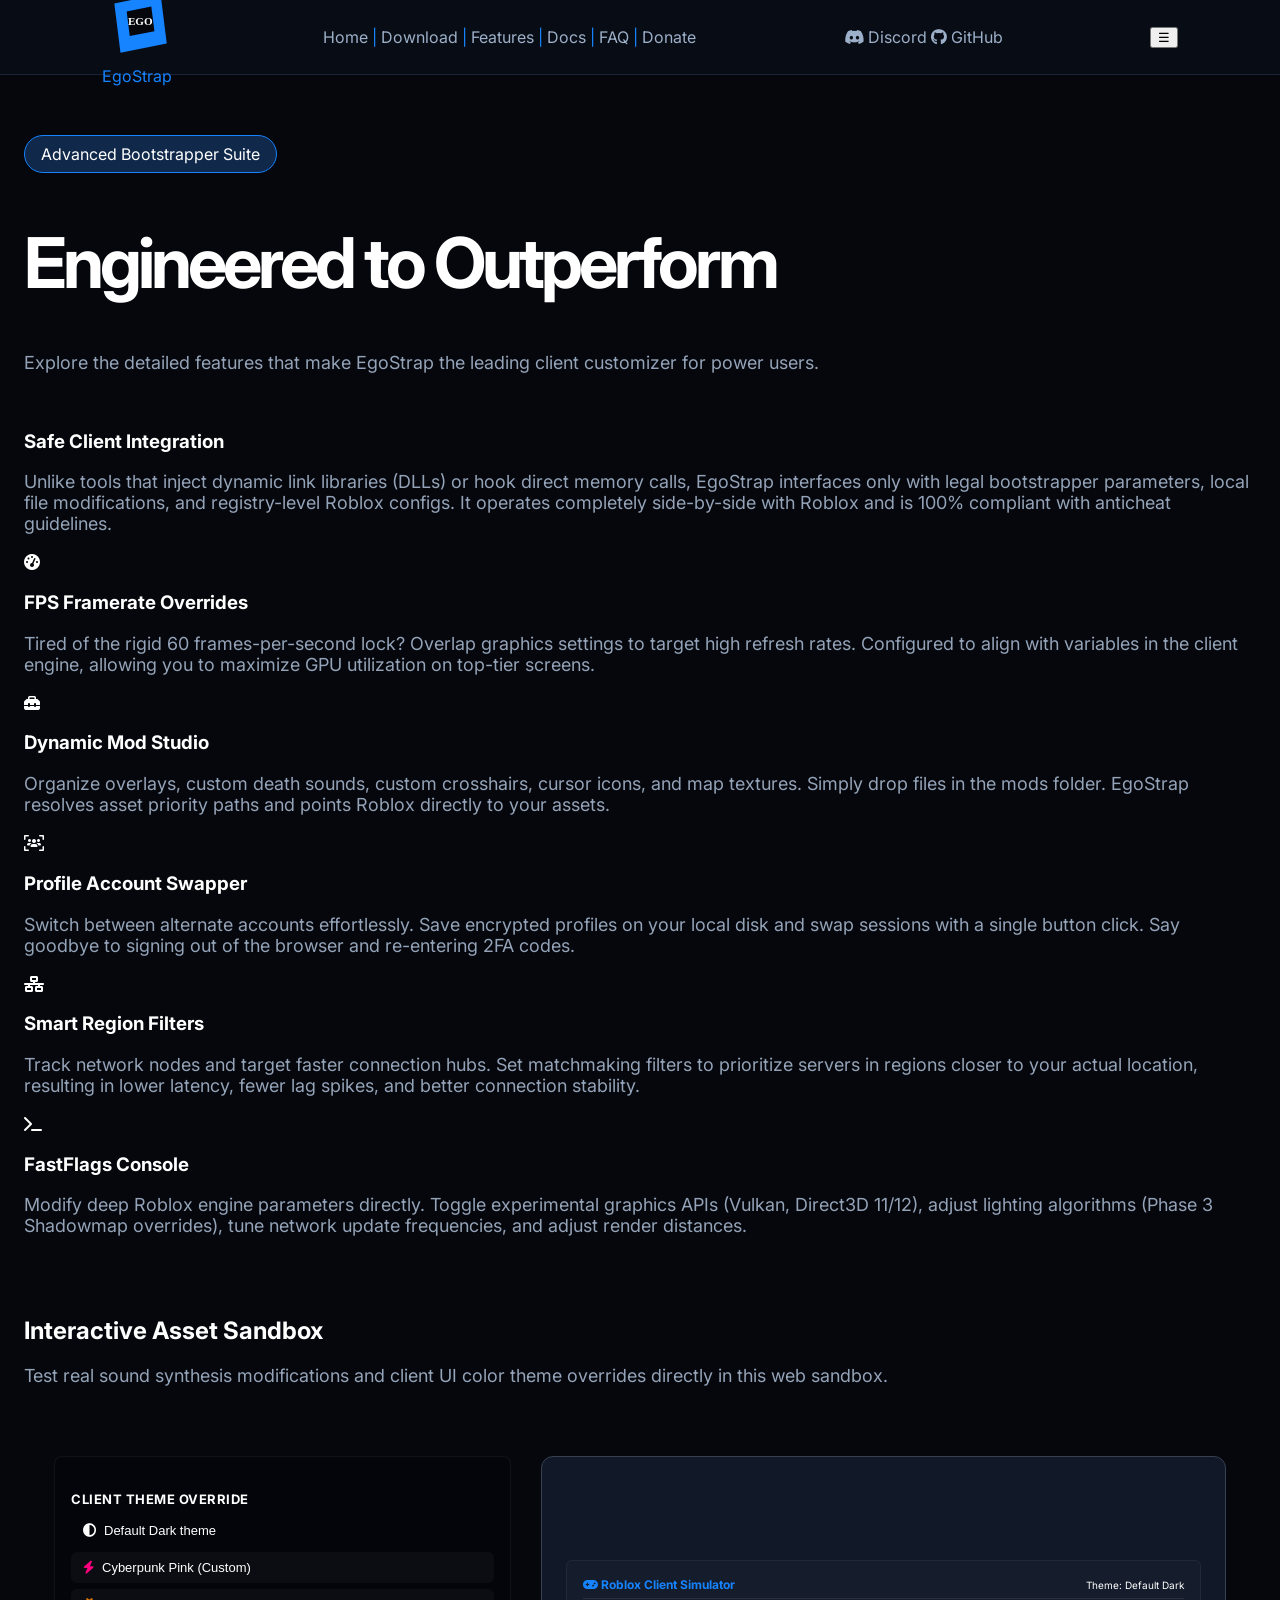
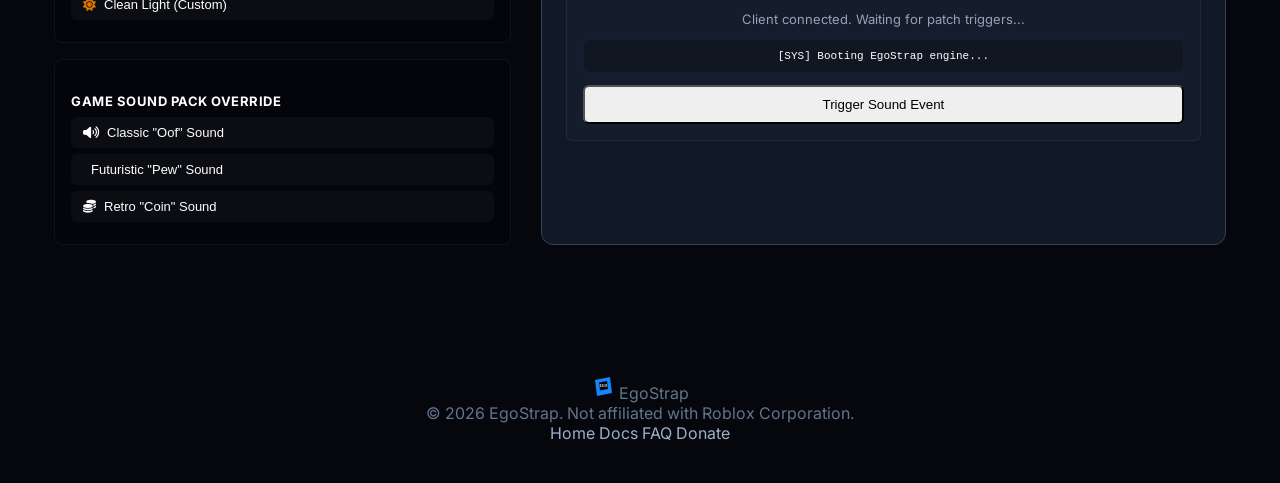
==== commit 52c9d8ee: "Add files via upload" ====
--- a/index.html
+++ b/index.html
@@ -3,17 +3,145 @@
 <head>
   <meta charset="UTF-8">
   <meta name="viewport" content="width=device-width, initial-scale=1.0">
-  <title>EgoStrap — The Ultimate Roblox Customization Engine</title>
+  <title>EgoStrap Features — Roblox Client Tuning & Customization</title>
   
   <link rel="preconnect" href="https://fonts.googleapis.com">
   <link rel="preconnect" href="https://fonts.gstatic.com" crossorigin>
   <link href="https://fonts.googleapis.com/css2?family=Inter:wght@400;500;600;700;800&family=Outfit:wght@600;700;800&display=swap" rel="stylesheet">
-  
-  <!-- Styling Sheet -->
   <link rel="stylesheet" href="css/style.css">
-  
-  <!-- FontAwesome Icons for visual flair -->
   <link rel="stylesheet" href="https://cdnjs.cloudflare.com/ajax/libs/font-awesome/6.4.0/css/all.min.css">
+  <style>
+    /* Unique styling for interactive Asset Previewer */
+    .preview-box {
+      background: var(--bg-panel-solid);
+      border: 1px solid var(--border-subtle);
+      border-radius: 16px;
+      padding: 30px;
+      margin-top: 40px;
+      display: grid;
+      grid-template-columns: 1fr 1.5fr;
+      gap: 30px;
+    }
+    
+    .preview-controls {
+      display: flex;
+      flex-direction: column;
+      gap: 16px;
+    }
+
+    .preview-control-group {
+      border: 1px solid rgba(255,255,255,0.05);
+      background: rgba(0,0,0,0.15);
+      padding: 16px;
+      border-radius: 8px;
+    }
+
+    .preview-control-group h4 {
+      font-size: 13px;
+      margin-bottom: 8px;
+      text-transform: uppercase;
+      letter-spacing: 0.5px;
+      color: var(--text-gray);
+    }
+
+    .preview-btn {
+      width: 100%;
+      background: rgba(255,255,255,0.03);
+      border: 1px solid var(--border-subtle);
+      color: var(--text-white);
+      padding: 8px 12px;
+      border-radius: 6px;
+      cursor: pointer;
+      text-align: left;
+      font-size: 13px;
+      transition: var(--transition-smooth);
+      margin-bottom: 6px;
+      display: flex;
+      align-items: center;
+      gap: 8px;
+    }
+
+    .preview-btn:hover {
+      background: rgba(0, 102, 255, 0.1);
+      border-color: var(--accent-blue);
+    }
+
+    .preview-btn.active {
+      background: var(--accent-blue);
+      border-color: var(--accent-cyan);
+    }
+
+    .preview-display {
+      background: #0d1117;
+      border: 1px solid rgba(255,255,255,0.08);
+      border-radius: 12px;
+      padding: 24px;
+      display: flex;
+      flex-direction: column;
+      justify-content: center;
+      align-items: center;
+      text-align: center;
+      position: relative;
+      overflow: hidden;
+      min-height: 250px;
+      transition: var(--transition-smooth);
+    }
+
+    /* Client Simulator states */
+    .preview-display.theme-cyber {
+      background: #02000a;
+      border-color: #ff007f;
+      box-shadow: inset 0 0 20px rgba(255,0,127,0.15);
+    }
+    .preview-display.theme-white {
+      background: #f8fafc;
+      color: #0f172a;
+      border-color: #cbd5e1;
+    }
+    .preview-display.theme-classic {
+      background: #111827;
+      border-color: #374151;
+    }
+
+    .client-ui-mockup {
+      width: 100%;
+      border-radius: 6px;
+      padding: 16px;
+      border: 1px solid rgba(255,255,255,0.05);
+      background: rgba(255,255,255,0.02);
+      transition: var(--transition-smooth);
+    }
+
+    .theme-white .client-ui-mockup {
+      background: #ffffff;
+      border-color: #cbd5e1;
+      color: #0f172a;
+    }
+
+    .theme-cyber .client-ui-mockup {
+      border-color: #ff007f;
+      background: rgba(255,0,127,0.05);
+    }
+
+    .sound-ripple {
+      position: absolute;
+      width: 20px;
+      height: 20px;
+      background: rgba(0, 102, 255, 0.4);
+      border-radius: 50%;
+      animation: ripple 0.6s linear;
+      pointer-events: none;
+    }
+
+    @keyframes ripple {
+      to {
+        width: 150px;
+        height: 150px;
+        opacity: 0;
+        transform: scale(2.5);
+      }
+    }
+  </style>
 </head>
 <body>
 
@@ -53,258 +181,131 @@
     </nav>
   </header>
 
-  <!-- Hero Landing Section -->
-  <section class="container hero fade-in">
-    <div class="badge">
-      <span class="badge-dot"></span>
-      Safe & Client-Side Customization
+  <!-- Features Main Section -->
+  <main class="container fade-in" style="padding: 60px 24px;">
+    
+    <div class="section-title-wrap">
+      <div class="badge">Advanced Bootstrapper Suite</div>
+      <h1 class="section-title">Engineered to Outperform</h1>
+      <p class="section-desc">Explore the detailed features that make EgoStrap the leading client customizer for power users.</p>
     </div>
-    
-    <h1 class="hero-title">
-      Your Roblox Client.<br>
-      <span>Fully Reimagined.</span>
-    </h1>
-    
-    <p class="hero-subtitle">
-      EgoStrap is an open-source Roblox bootstrapper focused on performance optimization, UI customization, account switching, and advanced control. Zero exploit injection, zero ban risk.
-    </p>
-    
-    <div class="hero-ctas">
-      <a href="download.html" class="btn btn-primary">
-        <i class="fa fa-download"></i> Get EgoStrap
-      </a>
-      <a href="features.html" class="btn btn-secondary">
-        Explore Features
-      </a>
+
+    <!-- Features list grid -->
+    <div class="features-grid" style="margin-bottom: 60px;">
+      
+      <!-- Safe client integration -->
+      <div class="feature-card">
+        <div class="feature-icon"><i class="fa fa-shield-check"></i></div>
+        <h3>Safe Client Integration</h3>
+        <p>
+          Unlike tools that inject dynamic link libraries (DLLs) or hook direct memory calls, EgoStrap interfaces only with legal bootstrapper parameters, local file modifications, and registry-level Roblox configs. It operates completely side-by-side with Roblox and is 100% compliant with anticheat guidelines.
+        </p>
+      </div>
+
+      <!-- FPS Unlocker -->
+      <div class="feature-card">
+        <div class="feature-icon"><i class="fa fa-gauge-high"></i></div>
+        <h3>FPS Framerate Overrides</h3>
+        <p>
+          Tired of the rigid 60 frames-per-second lock? Overlap graphics settings to target high refresh rates. Configured to align with variables in the client engine, allowing you to maximize GPU utilization on top-tier screens.
+        </p>
+      </div>
+
+      <!-- Mod pack manager -->
+      <div class="feature-card">
+        <div class="feature-icon"><i class="fa fa-toolbox"></i></div>
+        <h3>Dynamic Mod Studio</h3>
+        <p>
+          Organize overlays, custom death sounds, custom crosshairs, cursor icons, and map textures. Simply drop files in the mods folder. EgoStrap resolves asset priority paths and points Roblox directly to your assets.
+        </p>
+      </div>
+
+      <!-- Account profiles -->
+      <div class="feature-card">
+        <div class="feature-icon"><i class="fa fa-users-viewfinder"></i></div>
+        <h3>Profile Account Swapper</h3>
+        <p>
+          Switch between alternate accounts effortlessly. Save encrypted profiles on your local disk and swap sessions with a single button click. Say goodbye to signing out of the browser and re-entering 2FA codes.
+        </p>
+      </div>
+
+      <!-- Latency region selector -->
+      <div class="feature-card">
+        <div class="feature-icon"><i class="fa fa-network-wired"></i></div>
+        <h3>Smart Region Filters</h3>
+        <p>
+          Track network nodes and target faster connection hubs. Set matchmaking filters to prioritize servers in regions closer to your actual location, resulting in lower latency, fewer lag spikes, and better connection stability.
+        </p>
+      </div>
+
+      <!-- FastFlags engine -->
+      <div class="feature-card">
+        <div class="feature-icon"><i class="fa fa-terminal"></i></div>
+        <h3>FastFlags Console</h3>
+        <p>
+          Modify deep Roblox engine parameters directly. Toggle experimental graphics APIs (Vulkan, Direct3D 11/12), adjust lighting algorithms (Phase 3 Shadowmap overrides), tune network update frequencies, and adjust render distances.
+        </p>
+      </div>
+
     </div>
 
-    <!-- Interactive Launcher UI Mockup -->
-    <div class="mockup-container">
-      <div class="launcher-mockup">
-        
-        <!-- Header -->
-        <div class="launcher-header">
-          <div class="mockup-title">
-            <img src="assets/logo.svg" alt="Icon" style="width:16px;height:16px;">
-            EgoStrap Config Dashboard
+    <!-- Interactive Section: Asset Previewer Simulator -->
+    <div class="section-title-wrap" style="margin-top: 80px; margin-bottom: 20px;">
+      <h2 class="section-title">Interactive Asset Sandbox</h2>
+      <p class="section-desc">Test real sound synthesis modifications and client UI color theme overrides directly in this web sandbox.</p>
+    </div>
+
+    <!-- Sandbox Container -->
+    <div class="preview-box">
+      <div class="preview-controls">
+        
+        <!-- UI Theme Override Control Group -->
+        <div class="preview-control-group">
+          <h4>Client Theme Override</h4>
+          <button class="preview-btn active" data-action="theme" data-value="classic">
+            <i class="fa fa-circle-half-stroke"></i> Default Dark theme
+          </button>
+          <button class="preview-btn" data-action="theme" data-value="cyber">
+            <i class="fa fa-bolt" style="color: #ff007f;"></i> Cyberpunk Pink (Custom)
+          </button>
+          <button class="preview-btn" data-action="theme" data-value="white">
+            <i class="fa fa-sun" style="color: #d97706;"></i> Clean Light (Custom)
+          </button>
+        </div>
+
+        <!-- Audio Override Control Group -->
+        <div class="preview-control-group">
+          <h4>Game Sound Pack Override</h4>
+          <button class="preview-btn" data-action="sound" data-value="oof">
+            <i class="fa fa-volume-high"></i> Classic "Oof" Sound
+          </button>
+          <button class="preview-btn" data-action="sound" data-value="pew">
+            <i class="fa fa-laser-blast"></i> Futuristic "Pew" Sound
+          </button>
+          <button class="preview-btn" data-action="sound" data-value="coin">
+            <i class="fa fa-coins"></i> Retro "Coin" Sound
+          </button>
+        </div>
+
+      </div>
+
+      <!-- Simulation Display Area -->
+      <div class="preview-display theme-classic" id="sandbox-display">
+        <div class="client-ui-mockup">
+          <div style="display: flex; justify-content: space-between; align-items: center; margin-bottom: 12px; border-bottom: 1px solid rgba(128,128,128,0.2); padding-bottom: 6px;">
+            <span style="font-weight: 700; font-size: 12px;"><i class="fa fa-gamepad"></i> Roblox Client Simulator</span>
+            <span style="font-size: 10px; color: var(--text-dim);" id="sandbox-theme-tag">Theme: Default Dark</span>
           </div>
-          <div class="mockup-dots">
-            <span class="dot dot-red"></span>
-            <span class="dot dot-yellow"></span>
-            <span class="dot dot-green"></span>
+          <p style="font-size: 13px; margin: 12px 0;" id="sandbox-status-text">Client connected. Waiting for patch triggers...</p>
+          <div style="background: rgba(0,0,0,0.2); padding: 10px; border-radius: 6px; font-family: monospace; font-size: 11px; margin-bottom: 12px; border: 1px solid rgba(255,255,255,0.03);" id="sandbox-log">
+            [SYS] Booting EgoStrap engine...
           </div>
+          <button class="btn-launch" id="btn-sound-play" style="width: 100%; border-radius: 6px; padding: 10px;">Trigger Sound Event</button>
         </div>
-        
-        <!-- Dashboard Body Grid -->
-        <div class="launcher-body">
-          
-          <!-- Sidebar Navigation -->
-          <div class="launcher-sidebar">
-            <div class="sidebar-item active" data-view="general">
-              <i class="fa fa-sliders"></i> General Settings
-            </div>
-            <div class="sidebar-item" data-view="customization">
-              <i class="fa fa-paint-brush"></i> Customization
-            </div>
-            <div class="sidebar-item" data-view="fastflags">
-              <i class="fa fa-code"></i> FastFlags Studio
-            </div>
-            <div class="sidebar-item" data-view="accounts">
-              <i class="fa fa-users"></i> Account Profiles
-            </div>
-          </div>
-          
-          <!-- View Context Views -->
-          <div class="launcher-content">
-            
-            <!-- General Settings View -->
-            <div class="launcher-view active" id="view-general">
-              <h3 class="view-title">General Settings</h3>
-              <div class="setting-row">
-                <div class="setting-info">
-                  <h4>Automatic Client Updates</h4>
-                  <p>Keep EgoStrap updated to the latest build automatically.</p>
-                </div>
-                <label class="toggle-switch">
-                  <input type="checkbox" checked>
-                  <span class="slider"></span>
-                </label>
-              </div>
-              <div class="setting-row">
-                <div class="setting-info">
-                  <h4>Discord Rich Presence</h4>
-                  <p>Display your active game state on Discord profile activity.</p>
-                </div>
-                <label class="toggle-switch">
-                  <input type="checkbox" checked>
-                  <span class="slider"></span>
-                </label>
-              </div>
-              <div class="setting-row">
-                <div class="setting-info">
-                  <h4>Clear Roblox Cache</h4>
-                  <p>Wipe temporary asset caches to free disk space.</p>
-                </div>
-                <button class="btn-launch" style="padding:4px 12px; font-size:11px; background:#1e293b;">Clear</button>
-              </div>
-            </div>
-
-            <!-- Customization Settings View -->
-            <div class="launcher-view" id="view-customization">
-              <h3 class="view-title">Customization Pack</h3>
-              <div class="setting-row">
-                <div class="setting-info">
-                  <h4>Choose Game Sound Pack</h4>
-                  <p>Restore the classic "Oof" sound effects.</p>
-                </div>
-                <select class="mockup-select">
-                  <option>Classic Oof (Pre-2022)</option>
-                  <option>Modern Chronos Sound</option>
-                  <option>Disabled</option>
-                </select>
-              </div>
-              <div class="setting-row">
-                <div class="setting-info">
-                  <h4>Legacy Avatar Editor UI</h4>
-                  <p>Forces the client to load the nostalgic avatar customization screens.</p>
-                </div>
-                <label class="toggle-switch">
-                  <input type="checkbox">
-                  <span class="slider"></span>
-                </label>
-              </div>
-              <div class="setting-row">
-                <div class="setting-info">
-                  <h4>Custom Client Fonts</h4>
-                  <p>Replace default Roblox client typeface system-wide.</p>
-                </div>
-                <select class="mockup-select">
-                  <option>Inter Display</option>
-                  <option>Segoe UI Semibold</option>
-                  <option>Comic Sans MS</option>
-                </select>
-              </div>
-            </div>
-
-            <!-- FastFlags View -->
-            <div class="launcher-view" id="view-fastflags">
-              <h3 class="view-title">FastFlags Settings</h3>
-              <div class="setting-row">
-                <div class="setting-info">
-                  <h4>Framerate Unlocker</h4>
-                  <p>Remove the 60fps limit to target maximum screen hz.</p>
-                </div>
-                <label class="toggle-switch">
-                  <input type="checkbox" checked>
-                  <span class="slider"></span>
-                </label>
-              </div>
-              <div class="setting-row">
-                <div class="setting-info">
-                  <h4>Graphics Rendering Engine</h4>
-                  <p>Force Roblox to render using a specific Direct3D backend.</p>
-                </div>
-                <select class="mockup-select">
-                  <option>Vulkan (Optimized)</option>
-                  <option>Direct3D 11</option>
-                  <option>Direct3D 10</option>
-                </select>
-              </div>
-              <div class="setting-row">
-                <div class="setting-info">
-                  <h4>Anti-Aliasing Algorithm</h4>
-                  <p>Force subpixel smoothing configurations.</p>
-                </div>
-                <select class="mockup-select">
-                  <option>MSAA 4x (Crisp)</option>
-                  <option>FXAA (Fast)</option>
-                  <option>No Overrides</option>
-                </select>
-              </div>
-            </div>
-
-            <!-- Account View -->
-            <div class="launcher-view" id="view-accounts">
-              <h3 class="view-title">Profile Account Manager</h3>
-              <div class="setting-row">
-                <div class="setting-info">
-                  <h4>Main_Player</h4>
-                  <p>Active profile • Logged in via security cookie.</p>
-                </div>
-                <span class="badge" style="margin:0; padding:2px 10px; font-size:10px;">Primary</span>
-              </div>
-              <div class="setting-row">
-                <div class="setting-info">
-                  <h4>Trading_Alt01</h4>
-                  <p>Offline • Ready to swap.</p>
-                </div>
-                <button class="btn-launch" style="padding:4px 12px; font-size:11px; background:#0066ff;">Swap</button>
-              </div>
-              <button class="btn btn-secondary" style="margin-top: 10px; padding: 6px 14px; font-size: 12px;">
-                <i class="fa fa-plus"></i> Add Account Profile
-              </button>
-            </div>
-            
-            <!-- Dashboard Mockup Action Footer -->
-            <div class="launcher-footer">
-              <div class="launch-status">
-                <span class="badge-dot"></span> Ready to patch Roblox client
-              </div>
-              <button class="btn-launch">Launch Client</button>
-            </div>
-
-          </div>
-        </div>
-
       </div>
     </div>
-  </section>
-
-  <!-- Core Features Container -->
-  <section class="container" style="padding-top: 40px;">
-    <div class="section-title-wrap">
-      <h2 class="section-title">Designed for Control</h2>
-      <p class="section-desc">EgoStrap sits adjacent to Roblox to tweak client settings, load sound assets, and manage launcher profiles natively.</p>
-    </div>
-
-    <div class="features-grid">
-      <!-- Feature Card 1 -->
-      <div class="feature-card">
-        <div class="feature-icon"><i class="fa fa-bolt"></i></div>
-        <h3>Unlocked Framerates</h3>
-        <p>Break through the standard client locks. Target 144Hz, 240Hz, or higher and override resolution properties to make gameplay buttery smooth.</p>
-      </div>
-
-      <!-- Feature Card 2 -->
-      <div class="feature-card">
-        <div class="feature-icon"><i class="fa fa-shield-halved"></i></div>
-        <h3>Anticheat Protected</h3>
-        <p>EgoStrap utilizes native bootloader configurations and local assets. It does not inject code, hooks, or libraries, keeping it completely exploit-free and safe from bans.</p>
-      </div>
-
-      <!-- Feature Card 3 -->
-      <div class="feature-card">
-        <div class="feature-icon"><i class="fa fa-folder-open"></i></div>
-        <h3>Mod Manager Studio</h3>
-        <p>Easily load custom audio assets, death sounds, visual textures, and GUI overrides directly into memory without modifying the client files.</p>
-      </div>
-    </div>
-  </section>
-
-  <!-- Stats & Discord Integration widget banner -->
-  <section class="container">
-    <div class="stats-banner">
-      <div class="stats-left">
-        <h2>Join the Community</h2>
-        <p>Get instant updates on updates, share custom configuration flags, trade client modifications, and get setup help directly from other players.</p>
-        
-        <!-- Official Live Discord Widget Embed -->
-        <div class="discord-widget-wrapper" style="border-radius: 12px; overflow: hidden; border: 1px solid var(--border-subtle); background: #090e1a; margin-top: 20px;">
-          <iframe src="https://discord.com/widget?id=1529151589561143417&theme=dark" width="100%" height="400" allowtransparency="true" frameborder="0" sandbox="allow-popups allow-popups-to-escape-sandbox allow-same-origin allow-scripts"></iframe>
-        </div>
-      </div>
-    </div>
-  </section>
+
+  </main>
 
   <!-- Footer -->
   <footer>
@@ -325,7 +326,138 @@
     </div>
   </footer>
 
-  <!-- Scripts -->
   <script src="js/main.js"></script>
+  
+  <!-- Interactive Asset Previewer Script -->
+  <script>
+    document.addEventListener('DOMContentLoaded', () => {
+      const display = document.getElementById('sandbox-display');
+      const themeTag = document.getElementById('sandbox-theme-tag');
+      const statusText = document.getElementById('sandbox-status-text');
+      const logBox = document.getElementById('sandbox-log');
+      const playBtn = document.getElementById('btn-sound-play');
+      
+      let activeSound = 'oof';
+      
+      // Web Audio API Synth to avoid downloading external files
+      const audioCtx = new (window.AudioContext || window.webkitAudioContext)();
+      
+      function playSynthSound(type) {
+        if (audioCtx.state === 'suspended') {
+          audioCtx.resume();
+        }
+        
+        const osc = audioCtx.createOscillator();
+        const gain = audioCtx.createGain();
+        
+        osc.connect(gain);
+        gain.connect(audioCtx.destination);
+        
+        const now = audioCtx.currentTime;
+        
+        if (type === 'oof') {
+          // Classic Roblox "Oof" pitch modulation
+          osc.type = 'sine';
+          osc.frequency.setValueAtTime(130, now);
+          osc.frequency.exponentialRampToValueAtTime(320, now + 0.15);
+          
+          gain.gain.setValueAtTime(0.5, now);
+          gain.gain.exponentialRampToValueAtTime(0.01, now + 0.2);
+          
+          osc.start(now);
+          osc.stop(now + 0.2);
+        } else if (type === 'pew') {
+          // Retro laser pew sound
+          osc.type = 'sawtooth';
+          osc.frequency.setValueAtTime(800, now);
+          osc.frequency.exponentialRampToValueAtTime(80, now + 0.3);
+          
+          gain.gain.setValueAtTime(0.3, now);
+          gain.gain.exponentialRampToValueAtTime(0.01, now + 0.3);
+          
+          osc.start(now);
+          osc.stop(now + 0.3);
+        } else if (type === 'coin') {
+          // Mario coin sound (two quick high notes)
+          osc.type = 'triangle';
+          osc.frequency.setValueAtTime(987.77, now); // B5
+          osc.frequency.setValueAtTime(1318.51, now + 0.08); // E6
+          
+          gain.gain.setValueAtTime(0.3, now);
+          gain.gain.setValueAtTime(0.3, now + 0.08);
+          gain.gain.exponentialRampToValueAtTime(0.01, now + 0.3);
+          
+          osc.start(now);
+          osc.stop(now + 0.3);
+        }
+      }
+
+      // Handler for Themes
+      document.querySelectorAll('[data-action="theme"]').forEach(btn => {
+        btn.addEventListener('click', () => {
+          // Deactivate other theme buttons
+          document.querySelectorAll('[data-action="theme"]').forEach(b => b.classList.remove('active'));
+          btn.classList.add('active');
+          
+          const theme = btn.getAttribute('data-value');
+          display.className = 'preview-display'; // Reset
+          display.classList.add(`theme-${theme}`);
+          
+          if (theme === 'classic') {
+            themeTag.innerText = 'Theme: Default Dark';
+            statusText.innerText = 'Dark themes loaded successfully.';
+            logBox.innerText = '[SYS] Applied Registry dark theme values.';
+            display.style.color = '#ffffff';
+          } else if (theme === 'cyber') {
+            themeTag.innerText = 'Theme: Cyberpunk Pink';
+            statusText.innerText = 'Futuristic Cyberpunk UI initialized.';
+            logBox.innerText = '[SYS] Loaded assets/custom_themes/cyberpink.json';
+            display.style.color = '#ff007f';
+          } else if (theme === 'white') {
+            themeTag.innerText = 'Theme: Clean Light';
+            statusText.innerText = 'Light mode override active.';
+            logBox.innerText = '[SYS] Warning: Blinding light mode active.';
+            display.style.color = '#0f172a';
+          }
+        });
+      });
+
+      // Handler for Sound Select
+      document.querySelectorAll('[data-action="sound"]').forEach(btn => {
+        btn.addEventListener('click', () => {
+          document.querySelectorAll('[data-action="sound"]').forEach(b => b.classList.remove('active'));
+          btn.classList.add('active');
+          
+          activeSound = btn.getAttribute('data-value');
+          statusText.innerText = `Selected Sound Pack: ${activeSound.toUpperCase()}`;
+          logBox.innerText = `[SYS] Audio descriptor pointed to assets/sounds/${activeSound}.wav`;
+          
+          playSynthSound(activeSound);
+        });
+      });
+
+      // Play Sound Action Trigger
+      playBtn.addEventListener('click', (e) => {
+        playSynthSound(activeSound);
+        
+        // Show visual ripple
+        const ripple = document.createElement('div');
+        ripple.classList.add('sound-ripple');
+        display.appendChild(ripple);
+        
+        const rect = display.getBoundingClientRect();
+        const x = e.clientX - rect.left;
+        const y = e.clientY - rect.top;
+        
+        ripple.style.left = `${x - 10}px`;
+        ripple.style.top = `${y - 10}px`;
+        
+        setTimeout(() => {
+          ripple.remove();
+        }, 600);
+      });
+      
+    });
+  </script>
 </body>
 </html>
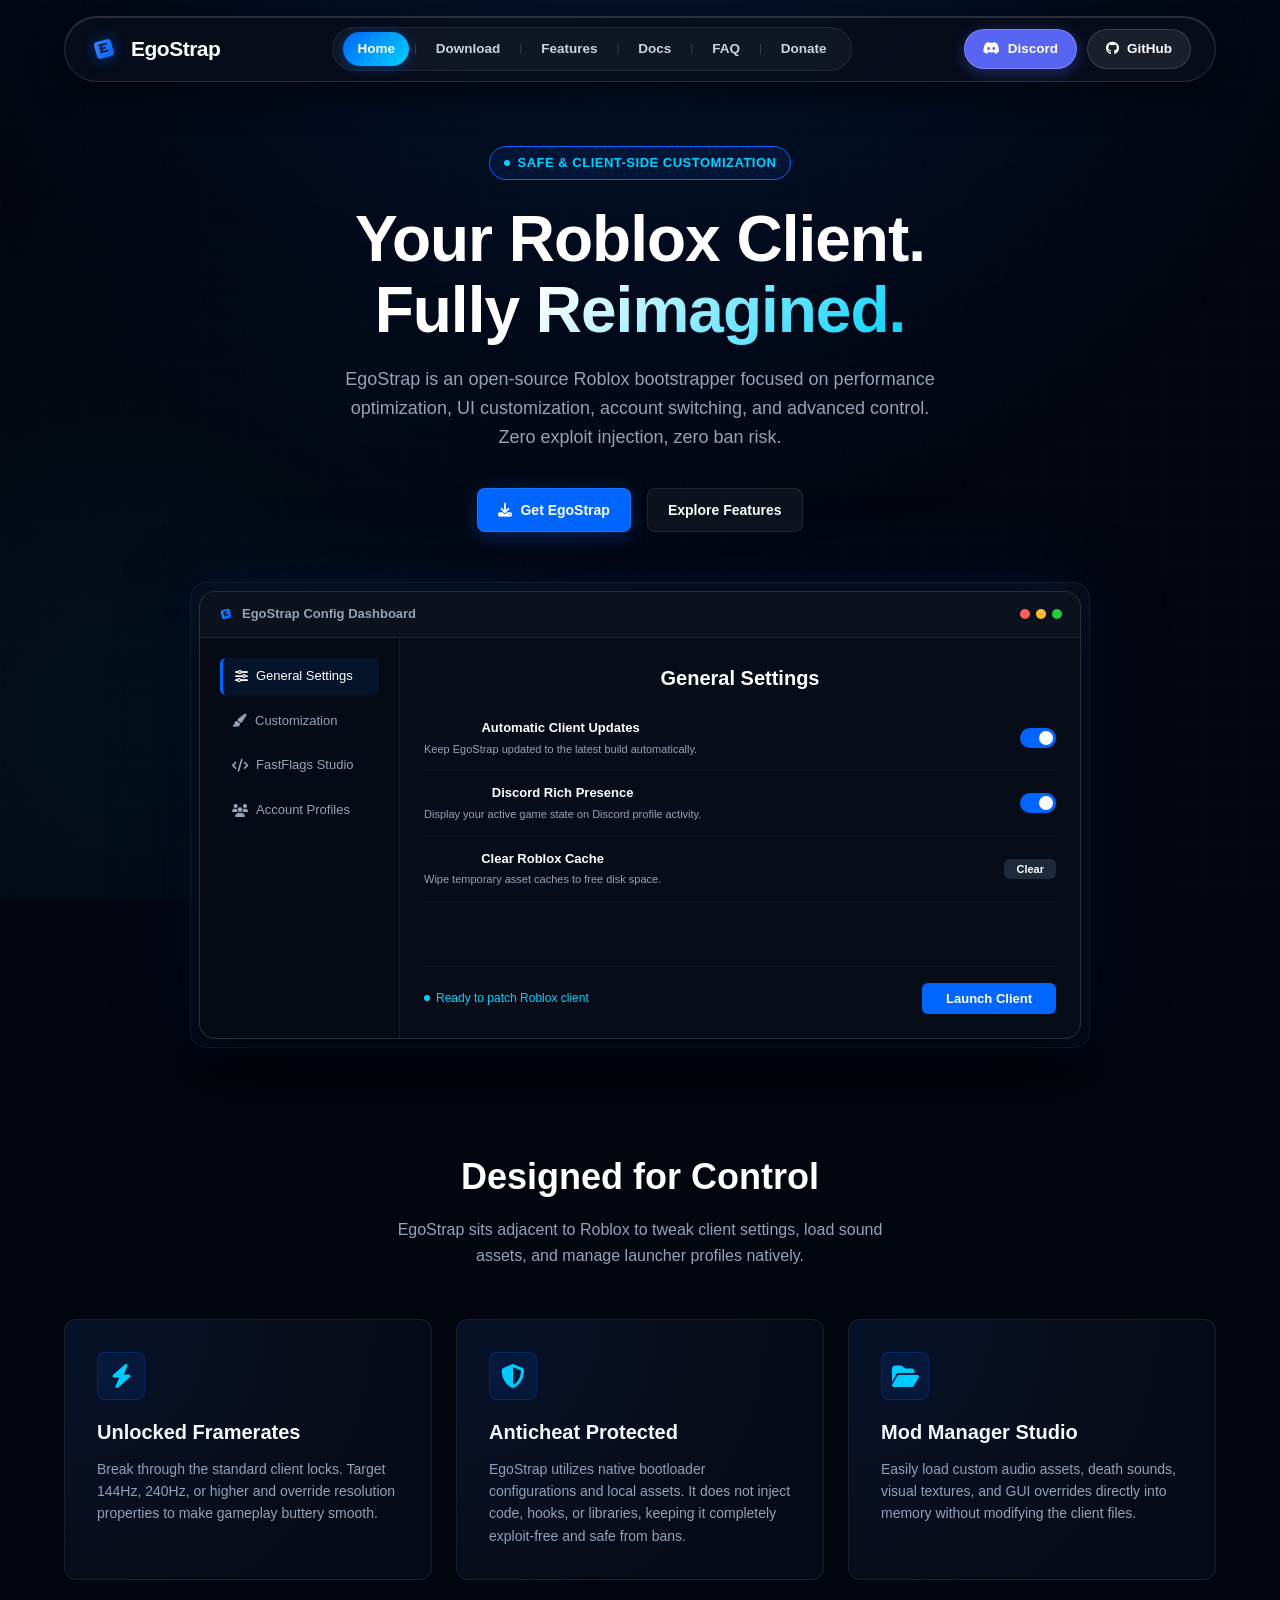
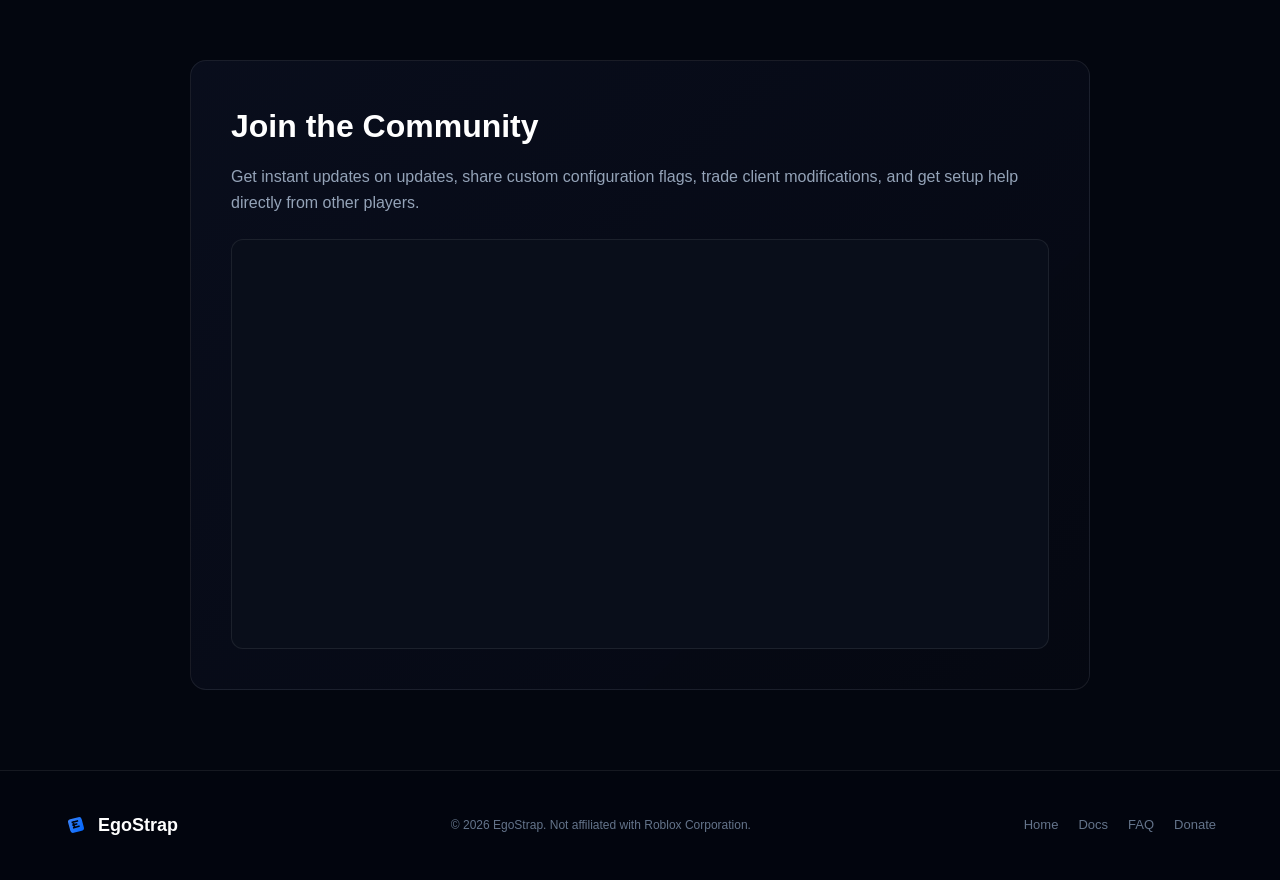
==== commit ffe7d90c: "Add files via upload" ====
--- a/index.html
+++ b/index.html
@@ -3,145 +3,17 @@
 <head>
   <meta charset="UTF-8">
   <meta name="viewport" content="width=device-width, initial-scale=1.0">
-  <title>EgoStrap Features — Roblox Client Tuning & Customization</title>
+  <title>EgoStrap — The Ultimate Roblox Customization Engine</title>
   
   <link rel="preconnect" href="https://fonts.googleapis.com">
   <link rel="preconnect" href="https://fonts.gstatic.com" crossorigin>
   <link href="https://fonts.googleapis.com/css2?family=Inter:wght@400;500;600;700;800&family=Outfit:wght@600;700;800&display=swap" rel="stylesheet">
+  
+  <!-- Styling Sheet -->
   <link rel="stylesheet" href="css/style.css">
+  
+  <!-- FontAwesome Icons for visual flair -->
   <link rel="stylesheet" href="https://cdnjs.cloudflare.com/ajax/libs/font-awesome/6.4.0/css/all.min.css">
-  <style>
-    /* Unique styling for interactive Asset Previewer */
-    .preview-box {
-      background: var(--bg-panel-solid);
-      border: 1px solid var(--border-subtle);
-      border-radius: 16px;
-      padding: 30px;
-      margin-top: 40px;
-      display: grid;
-      grid-template-columns: 1fr 1.5fr;
-      gap: 30px;
-    }
-    
-    .preview-controls {
-      display: flex;
-      flex-direction: column;
-      gap: 16px;
-    }
-
-    .preview-control-group {
-      border: 1px solid rgba(255,255,255,0.05);
-      background: rgba(0,0,0,0.15);
-      padding: 16px;
-      border-radius: 8px;
-    }
-
-    .preview-control-group h4 {
-      font-size: 13px;
-      margin-bottom: 8px;
-      text-transform: uppercase;
-      letter-spacing: 0.5px;
-      color: var(--text-gray);
-    }
-
-    .preview-btn {
-      width: 100%;
-      background: rgba(255,255,255,0.03);
-      border: 1px solid var(--border-subtle);
-      color: var(--text-white);
-      padding: 8px 12px;
-      border-radius: 6px;
-      cursor: pointer;
-      text-align: left;
-      font-size: 13px;
-      transition: var(--transition-smooth);
-      margin-bottom: 6px;
-      display: flex;
-      align-items: center;
-      gap: 8px;
-    }
-
-    .preview-btn:hover {
-      background: rgba(0, 102, 255, 0.1);
-      border-color: var(--accent-blue);
-    }
-
-    .preview-btn.active {
-      background: var(--accent-blue);
-      border-color: var(--accent-cyan);
-    }
-
-    .preview-display {
-      background: #0d1117;
-      border: 1px solid rgba(255,255,255,0.08);
-      border-radius: 12px;
-      padding: 24px;
-      display: flex;
-      flex-direction: column;
-      justify-content: center;
-      align-items: center;
-      text-align: center;
-      position: relative;
-      overflow: hidden;
-      min-height: 250px;
-      transition: var(--transition-smooth);
-    }
-
-    /* Client Simulator states */
-    .preview-display.theme-cyber {
-      background: #02000a;
-      border-color: #ff007f;
-      box-shadow: inset 0 0 20px rgba(255,0,127,0.15);
-    }
-    .preview-display.theme-white {
-      background: #f8fafc;
-      color: #0f172a;
-      border-color: #cbd5e1;
-    }
-    .preview-display.theme-classic {
-      background: #111827;
-      border-color: #374151;
-    }
-
-    .client-ui-mockup {
-      width: 100%;
-      border-radius: 6px;
-      padding: 16px;
-      border: 1px solid rgba(255,255,255,0.05);
-      background: rgba(255,255,255,0.02);
-      transition: var(--transition-smooth);
-    }
-
-    .theme-white .client-ui-mockup {
-      background: #ffffff;
-      border-color: #cbd5e1;
-      color: #0f172a;
-    }
-
-    .theme-cyber .client-ui-mockup {
-      border-color: #ff007f;
-      background: rgba(255,0,127,0.05);
-    }
-
-    .sound-ripple {
-      position: absolute;
-      width: 20px;
-      height: 20px;
-      background: rgba(0, 102, 255, 0.4);
-      border-radius: 50%;
-      animation: ripple 0.6s linear;
-      pointer-events: none;
-    }
-
-    @keyframes ripple {
-      to {
-        width: 150px;
-        height: 150px;
-        opacity: 0;
-        transform: scale(2.5);
-      }
-    }
-  </style>
 </head>
 <body>
 
@@ -181,131 +53,258 @@
     </nav>
   </header>
 
-  <!-- Features Main Section -->
-  <main class="container fade-in" style="padding: 60px 24px;">
+  <!-- Hero Landing Section -->
+  <section class="container hero fade-in">
+    <div class="badge">
+      <span class="badge-dot"></span>
+      Safe & Client-Side Customization
+    </div>
     
+    <h1 class="hero-title">
+      Your Roblox Client.<br>
+      <span>Fully Reimagined.</span>
+    </h1>
+    
+    <p class="hero-subtitle">
+      EgoStrap is an open-source Roblox bootstrapper focused on performance optimization, UI customization, account switching, and advanced control. Zero exploit injection, zero ban risk.
+    </p>
+    
+    <div class="hero-ctas">
+      <a href="download.html" class="btn btn-primary">
+        <i class="fa fa-download"></i> Get EgoStrap
+      </a>
+      <a href="features.html" class="btn btn-secondary">
+        Explore Features
+      </a>
+    </div>
+
+    <!-- Interactive Launcher UI Mockup -->
+    <div class="mockup-container">
+      <div class="launcher-mockup">
+        
+        <!-- Header -->
+        <div class="launcher-header">
+          <div class="mockup-title">
+            <img src="assets/logo.svg" alt="Icon" style="width:16px;height:16px;">
+            EgoStrap Config Dashboard
+          </div>
+          <div class="mockup-dots">
+            <span class="dot dot-red"></span>
+            <span class="dot dot-yellow"></span>
+            <span class="dot dot-green"></span>
+          </div>
+        </div>
+        
+        <!-- Dashboard Body Grid -->
+        <div class="launcher-body">
+          
+          <!-- Sidebar Navigation -->
+          <div class="launcher-sidebar">
+            <div class="sidebar-item active" data-view="general">
+              <i class="fa fa-sliders"></i> General Settings
+            </div>
+            <div class="sidebar-item" data-view="customization">
+              <i class="fa fa-paint-brush"></i> Customization
+            </div>
+            <div class="sidebar-item" data-view="fastflags">
+              <i class="fa fa-code"></i> FastFlags Studio
+            </div>
+            <div class="sidebar-item" data-view="accounts">
+              <i class="fa fa-users"></i> Account Profiles
+            </div>
+          </div>
+          
+          <!-- View Context Views -->
+          <div class="launcher-content">
+            
+            <!-- General Settings View -->
+            <div class="launcher-view active" id="view-general">
+              <h3 class="view-title">General Settings</h3>
+              <div class="setting-row">
+                <div class="setting-info">
+                  <h4>Automatic Client Updates</h4>
+                  <p>Keep EgoStrap updated to the latest build automatically.</p>
+                </div>
+                <label class="toggle-switch">
+                  <input type="checkbox" checked>
+                  <span class="slider"></span>
+                </label>
+              </div>
+              <div class="setting-row">
+                <div class="setting-info">
+                  <h4>Discord Rich Presence</h4>
+                  <p>Display your active game state on Discord profile activity.</p>
+                </div>
+                <label class="toggle-switch">
+                  <input type="checkbox" checked>
+                  <span class="slider"></span>
+                </label>
+              </div>
+              <div class="setting-row">
+                <div class="setting-info">
+                  <h4>Clear Roblox Cache</h4>
+                  <p>Wipe temporary asset caches to free disk space.</p>
+                </div>
+                <button class="btn-launch" style="padding:4px 12px; font-size:11px; background:#1e293b;">Clear</button>
+              </div>
+            </div>
+
+            <!-- Customization Settings View -->
+            <div class="launcher-view" id="view-customization">
+              <h3 class="view-title">Customization Pack</h3>
+              <div class="setting-row">
+                <div class="setting-info">
+                  <h4>Choose Game Sound Pack</h4>
+                  <p>Restore the classic "Oof" sound effects.</p>
+                </div>
+                <select class="mockup-select">
+                  <option>Classic Oof (Pre-2022)</option>
+                  <option>Modern Chronos Sound</option>
+                  <option>Disabled</option>
+                </select>
+              </div>
+              <div class="setting-row">
+                <div class="setting-info">
+                  <h4>Legacy Avatar Editor UI</h4>
+                  <p>Forces the client to load the nostalgic avatar customization screens.</p>
+                </div>
+                <label class="toggle-switch">
+                  <input type="checkbox">
+                  <span class="slider"></span>
+                </label>
+              </div>
+              <div class="setting-row">
+                <div class="setting-info">
+                  <h4>Custom Client Fonts</h4>
+                  <p>Replace default Roblox client typeface system-wide.</p>
+                </div>
+                <select class="mockup-select">
+                  <option>Inter Display</option>
+                  <option>Segoe UI Semibold</option>
+                  <option>Comic Sans MS</option>
+                </select>
+              </div>
+            </div>
+
+            <!-- FastFlags View -->
+            <div class="launcher-view" id="view-fastflags">
+              <h3 class="view-title">FastFlags Settings</h3>
+              <div class="setting-row">
+                <div class="setting-info">
+                  <h4>Framerate Unlocker</h4>
+                  <p>Remove the 60fps limit to target maximum screen hz.</p>
+                </div>
+                <label class="toggle-switch">
+                  <input type="checkbox" checked>
+                  <span class="slider"></span>
+                </label>
+              </div>
+              <div class="setting-row">
+                <div class="setting-info">
+                  <h4>Graphics Rendering Engine</h4>
+                  <p>Force Roblox to render using a specific Direct3D backend.</p>
+                </div>
+                <select class="mockup-select">
+                  <option>Vulkan (Optimized)</option>
+                  <option>Direct3D 11</option>
+                  <option>Direct3D 10</option>
+                </select>
+              </div>
+              <div class="setting-row">
+                <div class="setting-info">
+                  <h4>Anti-Aliasing Algorithm</h4>
+                  <p>Force subpixel smoothing configurations.</p>
+                </div>
+                <select class="mockup-select">
+                  <option>MSAA 4x (Crisp)</option>
+                  <option>FXAA (Fast)</option>
+                  <option>No Overrides</option>
+                </select>
+              </div>
+            </div>
+
+            <!-- Account View -->
+            <div class="launcher-view" id="view-accounts">
+              <h3 class="view-title">Profile Account Manager</h3>
+              <div class="setting-row">
+                <div class="setting-info">
+                  <h4>Main_Player</h4>
+                  <p>Active profile • Logged in via security cookie.</p>
+                </div>
+                <span class="badge" style="margin:0; padding:2px 10px; font-size:10px;">Primary</span>
+              </div>
+              <div class="setting-row">
+                <div class="setting-info">
+                  <h4>Trading_Alt01</h4>
+                  <p>Offline • Ready to swap.</p>
+                </div>
+                <button class="btn-launch" style="padding:4px 12px; font-size:11px; background:#0066ff;">Swap</button>
+              </div>
+              <button class="btn btn-secondary" style="margin-top: 10px; padding: 6px 14px; font-size: 12px;">
+                <i class="fa fa-plus"></i> Add Account Profile
+              </button>
+            </div>
+            
+            <!-- Dashboard Mockup Action Footer -->
+            <div class="launcher-footer">
+              <div class="launch-status">
+                <span class="badge-dot"></span> Ready to patch Roblox client
+              </div>
+              <button class="btn-launch">Launch Client</button>
+            </div>
+
+          </div>
+        </div>
+
+      </div>
+    </div>
+  </section>
+
+  <!-- Core Features Container -->
+  <section class="container" style="padding-top: 40px;">
     <div class="section-title-wrap">
-      <div class="badge">Advanced Bootstrapper Suite</div>
-      <h1 class="section-title">Engineered to Outperform</h1>
-      <p class="section-desc">Explore the detailed features that make EgoStrap the leading client customizer for power users.</p>
-    </div>
-
-    <!-- Features list grid -->
-    <div class="features-grid" style="margin-bottom: 60px;">
-      
-      <!-- Safe client integration -->
+      <h2 class="section-title">Designed for Control</h2>
+      <p class="section-desc">EgoStrap sits adjacent to Roblox to tweak client settings, load sound assets, and manage launcher profiles natively.</p>
+    </div>
+
+    <div class="features-grid">
+      <!-- Feature Card 1 -->
       <div class="feature-card">
-        <div class="feature-icon"><i class="fa fa-shield-check"></i></div>
-        <h3>Safe Client Integration</h3>
-        <p>
-          Unlike tools that inject dynamic link libraries (DLLs) or hook direct memory calls, EgoStrap interfaces only with legal bootstrapper parameters, local file modifications, and registry-level Roblox configs. It operates completely side-by-side with Roblox and is 100% compliant with anticheat guidelines.
-        </p>
-      </div>
-
-      <!-- FPS Unlocker -->
+        <div class="feature-icon"><i class="fa fa-bolt"></i></div>
+        <h3>Unlocked Framerates</h3>
+        <p>Break through the standard client locks. Target 144Hz, 240Hz, or higher and override resolution properties to make gameplay buttery smooth.</p>
+      </div>
+
+      <!-- Feature Card 2 -->
       <div class="feature-card">
-        <div class="feature-icon"><i class="fa fa-gauge-high"></i></div>
-        <h3>FPS Framerate Overrides</h3>
-        <p>
-          Tired of the rigid 60 frames-per-second lock? Overlap graphics settings to target high refresh rates. Configured to align with variables in the client engine, allowing you to maximize GPU utilization on top-tier screens.
-        </p>
-      </div>
-
-      <!-- Mod pack manager -->
+        <div class="feature-icon"><i class="fa fa-shield-halved"></i></div>
+        <h3>Anticheat Protected</h3>
+        <p>EgoStrap utilizes native bootloader configurations and local assets. It does not inject code, hooks, or libraries, keeping it completely exploit-free and safe from bans.</p>
+      </div>
+
+      <!-- Feature Card 3 -->
       <div class="feature-card">
-        <div class="feature-icon"><i class="fa fa-toolbox"></i></div>
-        <h3>Dynamic Mod Studio</h3>
-        <p>
-          Organize overlays, custom death sounds, custom crosshairs, cursor icons, and map textures. Simply drop files in the mods folder. EgoStrap resolves asset priority paths and points Roblox directly to your assets.
-        </p>
-      </div>
-
-      <!-- Account profiles -->
-      <div class="feature-card">
-        <div class="feature-icon"><i class="fa fa-users-viewfinder"></i></div>
-        <h3>Profile Account Swapper</h3>
-        <p>
-          Switch between alternate accounts effortlessly. Save encrypted profiles on your local disk and swap sessions with a single button click. Say goodbye to signing out of the browser and re-entering 2FA codes.
-        </p>
-      </div>
-
-      <!-- Latency region selector -->
-      <div class="feature-card">
-        <div class="feature-icon"><i class="fa fa-network-wired"></i></div>
-        <h3>Smart Region Filters</h3>
-        <p>
-          Track network nodes and target faster connection hubs. Set matchmaking filters to prioritize servers in regions closer to your actual location, resulting in lower latency, fewer lag spikes, and better connection stability.
-        </p>
-      </div>
-
-      <!-- FastFlags engine -->
-      <div class="feature-card">
-        <div class="feature-icon"><i class="fa fa-terminal"></i></div>
-        <h3>FastFlags Console</h3>
-        <p>
-          Modify deep Roblox engine parameters directly. Toggle experimental graphics APIs (Vulkan, Direct3D 11/12), adjust lighting algorithms (Phase 3 Shadowmap overrides), tune network update frequencies, and adjust render distances.
-        </p>
-      </div>
-
-    </div>
-
-    <!-- Interactive Section: Asset Previewer Simulator -->
-    <div class="section-title-wrap" style="margin-top: 80px; margin-bottom: 20px;">
-      <h2 class="section-title">Interactive Asset Sandbox</h2>
-      <p class="section-desc">Test real sound synthesis modifications and client UI color theme overrides directly in this web sandbox.</p>
-    </div>
-
-    <!-- Sandbox Container -->
-    <div class="preview-box">
-      <div class="preview-controls">
+        <div class="feature-icon"><i class="fa fa-folder-open"></i></div>
+        <h3>Mod Manager Studio</h3>
+        <p>Easily load custom audio assets, death sounds, visual textures, and GUI overrides directly into memory without modifying the client files.</p>
+      </div>
+    </div>
+  </section>
+
+  <!-- Stats & Discord Integration widget banner -->
+  <section class="container">
+    <div class="stats-banner">
+      <div class="stats-left">
+        <h2>Join the Community</h2>
+        <p>Get instant updates on updates, share custom configuration flags, trade client modifications, and get setup help directly from other players.</p>
         
-        <!-- UI Theme Override Control Group -->
-        <div class="preview-control-group">
-          <h4>Client Theme Override</h4>
-          <button class="preview-btn active" data-action="theme" data-value="classic">
-            <i class="fa fa-circle-half-stroke"></i> Default Dark theme
-          </button>
-          <button class="preview-btn" data-action="theme" data-value="cyber">
-            <i class="fa fa-bolt" style="color: #ff007f;"></i> Cyberpunk Pink (Custom)
-          </button>
-          <button class="preview-btn" data-action="theme" data-value="white">
-            <i class="fa fa-sun" style="color: #d97706;"></i> Clean Light (Custom)
-          </button>
+        <!-- Official Live Discord Widget Embed -->
+        <div class="discord-widget-wrapper" style="border-radius: 12px; overflow: hidden; border: 1px solid var(--border-subtle); background: #090e1a; margin-top: 20px;">
+          <iframe src="https://discord.com/widget?id=1529151589561143417&theme=dark" width="100%" height="400" allowtransparency="true" frameborder="0" sandbox="allow-popups allow-popups-to-escape-sandbox allow-same-origin allow-scripts"></iframe>
         </div>
-
-        <!-- Audio Override Control Group -->
-        <div class="preview-control-group">
-          <h4>Game Sound Pack Override</h4>
-          <button class="preview-btn" data-action="sound" data-value="oof">
-            <i class="fa fa-volume-high"></i> Classic "Oof" Sound
-          </button>
-          <button class="preview-btn" data-action="sound" data-value="pew">
-            <i class="fa fa-laser-blast"></i> Futuristic "Pew" Sound
-          </button>
-          <button class="preview-btn" data-action="sound" data-value="coin">
-            <i class="fa fa-coins"></i> Retro "Coin" Sound
-          </button>
-        </div>
-
-      </div>
-
-      <!-- Simulation Display Area -->
-      <div class="preview-display theme-classic" id="sandbox-display">
-        <div class="client-ui-mockup">
-          <div style="display: flex; justify-content: space-between; align-items: center; margin-bottom: 12px; border-bottom: 1px solid rgba(128,128,128,0.2); padding-bottom: 6px;">
-            <span style="font-weight: 700; font-size: 12px;"><i class="fa fa-gamepad"></i> Roblox Client Simulator</span>
-            <span style="font-size: 10px; color: var(--text-dim);" id="sandbox-theme-tag">Theme: Default Dark</span>
-          </div>
-          <p style="font-size: 13px; margin: 12px 0;" id="sandbox-status-text">Client connected. Waiting for patch triggers...</p>
-          <div style="background: rgba(0,0,0,0.2); padding: 10px; border-radius: 6px; font-family: monospace; font-size: 11px; margin-bottom: 12px; border: 1px solid rgba(255,255,255,0.03);" id="sandbox-log">
-            [SYS] Booting EgoStrap engine...
-          </div>
-          <button class="btn-launch" id="btn-sound-play" style="width: 100%; border-radius: 6px; padding: 10px;">Trigger Sound Event</button>
-        </div>
-      </div>
-    </div>
-
-  </main>
+      </div>
+    </div>
+  </section>
 
   <!-- Footer -->
   <footer>
@@ -326,138 +325,7 @@
     </div>
   </footer>
 
+  <!-- Scripts -->
   <script src="js/main.js"></script>
-  
-  <!-- Interactive Asset Previewer Script -->
-  <script>
-    document.addEventListener('DOMContentLoaded', () => {
-      const display = document.getElementById('sandbox-display');
-      const themeTag = document.getElementById('sandbox-theme-tag');
-      const statusText = document.getElementById('sandbox-status-text');
-      const logBox = document.getElementById('sandbox-log');
-      const playBtn = document.getElementById('btn-sound-play');
-      
-      let activeSound = 'oof';
-      
-      // Web Audio API Synth to avoid downloading external files
-      const audioCtx = new (window.AudioContext || window.webkitAudioContext)();
-      
-      function playSynthSound(type) {
-        if (audioCtx.state === 'suspended') {
-          audioCtx.resume();
-        }
-        
-        const osc = audioCtx.createOscillator();
-        const gain = audioCtx.createGain();
-        
-        osc.connect(gain);
-        gain.connect(audioCtx.destination);
-        
-        const now = audioCtx.currentTime;
-        
-        if (type === 'oof') {
-          // Classic Roblox "Oof" pitch modulation
-          osc.type = 'sine';
-          osc.frequency.setValueAtTime(130, now);
-          osc.frequency.exponentialRampToValueAtTime(320, now + 0.15);
-          
-          gain.gain.setValueAtTime(0.5, now);
-          gain.gain.exponentialRampToValueAtTime(0.01, now + 0.2);
-          
-          osc.start(now);
-          osc.stop(now + 0.2);
-        } else if (type === 'pew') {
-          // Retro laser pew sound
-          osc.type = 'sawtooth';
-          osc.frequency.setValueAtTime(800, now);
-          osc.frequency.exponentialRampToValueAtTime(80, now + 0.3);
-          
-          gain.gain.setValueAtTime(0.3, now);
-          gain.gain.exponentialRampToValueAtTime(0.01, now + 0.3);
-          
-          osc.start(now);
-          osc.stop(now + 0.3);
-        } else if (type === 'coin') {
-          // Mario coin sound (two quick high notes)
-          osc.type = 'triangle';
-          osc.frequency.setValueAtTime(987.77, now); // B5
-          osc.frequency.setValueAtTime(1318.51, now + 0.08); // E6
-          
-          gain.gain.setValueAtTime(0.3, now);
-          gain.gain.setValueAtTime(0.3, now + 0.08);
-          gain.gain.exponentialRampToValueAtTime(0.01, now + 0.3);
-          
-          osc.start(now);
-          osc.stop(now + 0.3);
-        }
-      }
-
-      // Handler for Themes
-      document.querySelectorAll('[data-action="theme"]').forEach(btn => {
-        btn.addEventListener('click', () => {
-          // Deactivate other theme buttons
-          document.querySelectorAll('[data-action="theme"]').forEach(b => b.classList.remove('active'));
-          btn.classList.add('active');
-          
-          const theme = btn.getAttribute('data-value');
-          display.className = 'preview-display'; // Reset
-          display.classList.add(`theme-${theme}`);
-          
-          if (theme === 'classic') {
-            themeTag.innerText = 'Theme: Default Dark';
-            statusText.innerText = 'Dark themes loaded successfully.';
-            logBox.innerText = '[SYS] Applied Registry dark theme values.';
-            display.style.color = '#ffffff';
-          } else if (theme === 'cyber') {
-            themeTag.innerText = 'Theme: Cyberpunk Pink';
-            statusText.innerText = 'Futuristic Cyberpunk UI initialized.';
-            logBox.innerText = '[SYS] Loaded assets/custom_themes/cyberpink.json';
-            display.style.color = '#ff007f';
-          } else if (theme === 'white') {
-            themeTag.innerText = 'Theme: Clean Light';
-            statusText.innerText = 'Light mode override active.';
-            logBox.innerText = '[SYS] Warning: Blinding light mode active.';
-            display.style.color = '#0f172a';
-          }
-        });
-      });
-
-      // Handler for Sound Select
-      document.querySelectorAll('[data-action="sound"]').forEach(btn => {
-        btn.addEventListener('click', () => {
-          document.querySelectorAll('[data-action="sound"]').forEach(b => b.classList.remove('active'));
-          btn.classList.add('active');
-          
-          activeSound = btn.getAttribute('data-value');
-          statusText.innerText = `Selected Sound Pack: ${activeSound.toUpperCase()}`;
-          logBox.innerText = `[SYS] Audio descriptor pointed to assets/sounds/${activeSound}.wav`;
-          
-          playSynthSound(activeSound);
-        });
-      });
-
-      // Play Sound Action Trigger
-      playBtn.addEventListener('click', (e) => {
-        playSynthSound(activeSound);
-        
-        // Show visual ripple
-        const ripple = document.createElement('div');
-        ripple.classList.add('sound-ripple');
-        display.appendChild(ripple);
-        
-        const rect = display.getBoundingClientRect();
-        const x = e.clientX - rect.left;
-        const y = e.clientY - rect.top;
-        
-        ripple.style.left = `${x - 10}px`;
-        ripple.style.top = `${y - 10}px`;
-        
-        setTimeout(() => {
-          ripple.remove();
-        }, 600);
-      });
-      
-    });
-  </script>
 </body>
 </html>
--- a/css/style.css
+++ b/css/style.css
@@ -1,149 +1,1548 @@
-
-*{box-sizing:border-box}
-body{
-margin:0;
-background:#05070c;
-color:white;
-font-family:Inter,Arial,sans-serif
-}
-
-.loading{
-position:fixed;
-inset:0;
-background:#05070c;
-display:flex;
-align-items:center;
-justify-content:center;
-z-index:5;
-animation:hide 1.8s forwards
-}
-.loading img{width:90px;animation:pulse 1s infinite}
-
-@keyframes hide{to{opacity:0;visibility:hidden}}
-@keyframes pulse{50%{transform:scale(1.15)}}
-
-nav{
-height:75px;
-padding:0 8%;
-display:flex;
-align-items:center;
-justify-content:space-between;
-background:#080c14;
-border-bottom:1px solid #182337
-}
-
-.brand{
-display:flex;
-gap:12px;
-align-items:center;
-font-weight:900;
-font-size:22px
-}
-
-.brand img{width:40px}
-
-.navlinks,.social{
-display:flex;
-gap:22px
-}
-
-a{
-color:#9db0c9;
-text-decoration:none
-}
-
-.hamburger{
-display:none;
-background:none;
-color:white;
-border:0
-}
-
-.hero{
-text-align:center;
-padding:80px 10%
-}
-
-.badge{
-display:inline-block;
-padding:8px 16px;
-background:#10294a;
-border:1px solid #1683ff;
-border-radius:50px
-}
-
-.hero-logo{
-width:120px;
-margin:30px;
-filter:drop-shadow(0 0 30px #1683ff);
-animation:float 4s infinite
-}
-
-@keyframes float{50%{transform:translateY(-12px)}}
-
-h1{
-font-size:70px;
-letter-spacing:-4px
-}
-
-span{color:#1683ff}
-
-p{color:#94a3b8;font-size:18px}
-
-.button{
-display:inline-block;
-padding:14px 30px;
-background:#1683ff;
-border-radius:12px;
-margin:20px 5px;
-color:white;
-font-weight:700
-}
-
-.secondary{background:#111827}
-
-.launcher,.discord-card,.release{
-max-width:850px;
-margin:40px auto;
-background:#101722;
-border:1px solid #223047;
-border-radius:20px;
-overflow:hidden;
-padding:30px;
-animation:rise 1s
-}
-
-@keyframes rise{
-from{opacity:0;transform:translateY(30px)}
-}
-
-.window{
-padding-bottom:20px;
-border-bottom:1px solid #223047;
-font-weight:bold
-}
-
-.line{
-height:14px;
-background:#1683ff33;
-border-radius:20px;
-margin:15px
-}
-
-.section{
-padding:60px 10%;
-text-align:center
-}
-
-.timeline{
-max-width:800px;
-margin:auto
-}
-
-footer{text-align:center;padding:40px;color:#64748b}
-
-@media(max-width:800px){
-.navlinks,.social{display:none}
-.hamburger{display:block}
-h1{font-size:45px}
-}
+/* 
+ * EgoStrap Stylesheet
+ * Hand-coded, premium styling system using modern CSS properties.
+ * Focuses on deep dark aesthetics, electric blue accents, and smooth transitions.
+ */
+
+@import url('https://fonts.googleapis.com/css2?family=Plus+Jakarta+Sans:wght@400;500;600;700;800&family=Space+Grotesk:wght@500;700&display=swap');
+
+:root {
+  /* Color Palette */
+  --bg-dark: #03060f;
+  --bg-panel: rgba(10, 15, 30, 0.6);
+  --bg-panel-solid: #090e1a;
+  --accent-blue: #0066ff;
+  --accent-blue-rgb: 0, 102, 255;
+  --accent-cyan: #00d2ff;
+  --text-white: #ffffff;
+  --text-gray: #94a3b8;
+  --text-dim: #64748b;
+  --border-subtle: rgba(255, 255, 255, 0.08);
+  --border-active: rgba(0, 102, 255, 0.4);
+  
+  /* Fonts */
+  --font-body: 'Plus Jakarta Sans', sans-serif;
+  --font-title: 'Space Grotesk', sans-serif;
+  
+  /* Transitions */
+  --transition-smooth: all 0.3s cubic-bezier(0.16, 1, 0.3, 1);
+}
+
+/* Global Reset & Base */
+* {
+  box-sizing: border-box;
+  margin: 0;
+  padding: 0;
+  font-family: var(--font-body);
+}
+
+html {
+  scroll-behavior: smooth;
+}
+
+body {
+  background-color: var(--bg-dark);
+  color: var(--text-white);
+  min-height: 100vh;
+  overflow-x: hidden;
+  position: relative;
+  line-height: 1.6;
+}
+
+/* Radial Grid background */
+body::before {
+  content: "";
+  position: fixed;
+  top: 0;
+  left: 0;
+  right: 0;
+  bottom: 0;
+  background-image: 
+    radial-gradient(circle at 50% -20%, rgba(0, 102, 255, 0.15) 0%, transparent 60%),
+    radial-gradient(circle at 10% 80%, rgba(0, 210, 255, 0.05) 0%, transparent 40%);
+  z-index: -2;
+  pointer-events: none;
+}
+
+/* Cyber grid overlay */
+body::after {
+  content: "";
+  position: fixed;
+  top: 0;
+  left: 0;
+  right: 0;
+  bottom: 0;
+  background-size: 40px 40px;
+  background-image: 
+    linear-gradient(to right, rgba(255, 255, 255, 0.01) 1px, transparent 1px),
+    linear-gradient(to bottom, rgba(255, 255, 255, 0.01) 1px, transparent 1px);
+  z-index: -1;
+  pointer-events: none;
+}
+
+/* Layout Utilities */
+.container {
+  max-width: 1200px;
+  margin: 0 auto;
+  padding: 0 24px;
+}
+
+header {
+  position: sticky;
+  top: 16px;
+  z-index: 100;
+}
+
+/* Floating Rounded Navigation Dock Bar */
+.navbar {
+  display: flex;
+  justify-content: space-between;
+  align-items: center;
+  padding: 10px 24px;
+  background: rgba(8, 13, 26, 0.85);
+  backdrop-filter: blur(20px);
+  -webkit-backdrop-filter: blur(20px);
+  border: 1px solid rgba(255, 255, 255, 0.14);
+  border-radius: 9999px;
+  box-shadow: 0 12px 35px rgba(0, 0, 0, 0.55), inset 0 1px 0 rgba(255, 255, 255, 0.15);
+  transition: var(--transition-smooth);
+}
+
+.nav-brand {
+  display: flex;
+  align-items: center;
+  gap: 12px;
+  text-decoration: none;
+  color: var(--text-white);
+  font-family: var(--font-title);
+  font-size: 21px;
+  font-weight: 800;
+  letter-spacing: -0.5px;
+}
+
+.nav-logo {
+  width: 30px;
+  height: 30px;
+  object-fit: contain;
+  filter: drop-shadow(0 0 8px rgba(0, 102, 255, 0.6));
+}
+
+.nav-links {
+  display: flex;
+  align-items: center;
+  gap: 4px;
+  background: rgba(255, 255, 255, 0.04);
+  padding: 4px 10px;
+  border-radius: 9999px;
+  border: 1px solid rgba(255, 255, 255, 0.08);
+}
+
+.nav-links a {
+  color: #cbd5e1;
+  text-decoration: none;
+  font-size: 13.5px;
+  font-weight: 600;
+  transition: var(--transition-smooth);
+  padding: 6px 14px;
+  border-radius: 20px;
+}
+
+.nav-links a:hover {
+  color: #ffffff;
+  background: rgba(255, 255, 255, 0.08);
+}
+
+.nav-links a.active {
+  background: linear-gradient(135deg, #0066ff 0%, #00d2ff 100%);
+  color: #ffffff;
+  font-weight: 700;
+  box-shadow: 0 2px 12px rgba(0, 102, 255, 0.4);
+  text-shadow: none;
+}
+
+.nav-separator {
+  color: rgba(255, 255, 255, 0.18);
+  font-size: 11px;
+  font-weight: 300;
+  user-select: none;
+  margin: 0 1px;
+}
+
+.nav-actions {
+  display: flex;
+  align-items: center;
+  gap: 10px;
+}
+
+/* Buttons */
+.btn {
+  display: inline-flex;
+  align-items: center;
+  justify-content: center;
+  gap: 8px;
+  padding: 10px 20px;
+  border-radius: 8px;
+  font-size: 14px;
+  font-weight: 600;
+  text-decoration: none;
+  cursor: pointer;
+  transition: var(--transition-smooth);
+}
+
+.btn-primary {
+  background: var(--accent-blue);
+  color: var(--text-white);
+  border: 1px solid rgba(255, 255, 255, 0.1);
+  box-shadow: 0 4px 20px rgba(0, 102, 255, 0.3);
+}
+
+.btn-primary:hover {
+  background: #005ce6;
+  box-shadow: 0 4px 25px rgba(0, 102, 255, 0.5);
+  transform: translateY(-1px);
+}
+
+.btn-secondary {
+  background: rgba(255, 255, 255, 0.05);
+  color: var(--text-white);
+  border: 1px solid var(--border-subtle);
+}
+
+.btn-secondary:hover {
+  background: rgba(255, 255, 255, 0.1);
+  border-color: var(--text-gray);
+}
+
+.btn-discord {
+  background: #5865F2;
+  color: var(--text-white);
+  border: 1px solid rgba(255, 255, 255, 0.2);
+  box-shadow: 0 4px 15px rgba(88, 101, 242, 0.35);
+  padding: 8px 18px;
+  font-size: 13.5px;
+  border-radius: 9999px;
+}
+
+.btn-discord:hover {
+  background: #4752c4;
+  box-shadow: 0 6px 20px rgba(88, 101, 242, 0.5);
+  transform: translateY(-1px);
+}
+
+.btn-github {
+  background: rgba(255, 255, 255, 0.08);
+  color: var(--text-white);
+  border: 1px solid rgba(255, 255, 255, 0.15);
+  padding: 8px 18px;
+  font-size: 13.5px;
+  border-radius: 9999px;
+  backdrop-filter: blur(8px);
+}
+
+.btn-github:hover {
+  background: rgba(255, 255, 255, 0.15);
+  border-color: rgba(255, 255, 255, 0.3);
+  transform: translateY(-1px);
+}
+
+/* Mobile Menu Button */
+.menu-toggle {
+  display: none;
+  background: none;
+  border: none;
+  color: var(--text-white);
+  font-size: 24px;
+  cursor: pointer;
+}
+
+/* Hero Section */
+.hero {
+  padding: 80px 0 60px 0;
+  text-align: center;
+  position: relative;
+}
+
+.badge {
+  display: inline-flex;
+  align-items: center;
+  gap: 8px;
+  background: rgba(0, 102, 255, 0.1);
+  border: 1px solid var(--accent-blue);
+  color: var(--accent-cyan);
+  padding: 6px 14px;
+  border-radius: 20px;
+  font-size: 13px;
+  font-weight: 600;
+  margin-bottom: 24px;
+  text-transform: uppercase;
+  letter-spacing: 0.5px;
+}
+
+.badge-dot {
+  width: 6px;
+  height: 6px;
+  background: var(--accent-cyan);
+  border-radius: 50%;
+  animation: pulse 1.5s infinite;
+}
+
+.hero-title {
+  font-family: var(--font-title);
+  font-size: 64px;
+  font-weight: 700;
+  line-height: 1.1;
+  letter-spacing: -1px;
+  margin-bottom: 20px;
+}
+
+.hero-title span {
+  background: linear-gradient(135deg, var(--text-white) 30%, var(--accent-cyan) 100%);
+  -webkit-background-clip: text;
+  -webkit-text-fill-color: transparent;
+}
+
+.hero-subtitle {
+  font-size: 18px;
+  color: var(--text-gray);
+  max-width: 600px;
+  margin: 0 auto 36px auto;
+}
+
+.hero-ctas {
+  display: flex;
+  justify-content: center;
+  gap: 16px;
+  margin-bottom: 48px;
+}
+
+/* Main Mockup Section */
+.mockup-container {
+  background: var(--bg-panel);
+  border: 1px solid var(--border-subtle);
+  border-radius: 16px;
+  padding: 8px;
+  max-width: 900px;
+  margin: 0 auto;
+  box-shadow: 0 30px 60px rgba(0,0,0,0.4), 0 0 100px rgba(0, 102, 255, 0.1);
+  backdrop-filter: blur(10px);
+}
+
+/* Launcher UI Mockup Container */
+.mockup-container {
+  max-width: 900px;
+  margin: 50px auto 0 auto;
+  position: relative;
+}
+
+.launcher-mockup {
+  background: rgba(8, 13, 26, 0.95);
+  border-radius: 16px;
+  overflow: hidden;
+  border: 1px solid rgba(255, 255, 255, 0.14);
+  box-shadow: 0 25px 60px rgba(0, 0, 0, 0.7), 0 0 40px rgba(0, 102, 255, 0.15);
+  backdrop-filter: blur(20px);
+  -webkit-backdrop-filter: blur(20px);
+}
+
+.launcher-header {
+  display: flex;
+  justify-content: space-between;
+  align-items: center;
+  padding: 12px 18px;
+  background: rgba(255, 255, 255, 0.02);
+  border-bottom: 1px solid var(--border-subtle);
+}
+
+.mockup-title {
+  font-size: 13px;
+  color: var(--text-gray);
+  font-weight: 600;
+  display: flex;
+  align-items: center;
+  gap: 8px;
+}
+
+.mockup-dots {
+  display: flex;
+  gap: 6px;
+}
+
+.dot {
+  width: 10px;
+  height: 10px;
+  border-radius: 50%;
+}
+
+.dot-red { background: #ff5f56; }
+.dot-yellow { background: #ffbd2e; }
+.dot-green { background: #27c93f; }
+
+.launcher-body {
+  display: grid;
+  grid-template-columns: 200px 1fr;
+  height: 400px;
+}
+
+.launcher-sidebar {
+  background: rgba(0, 0, 0, 0.2);
+  border-right: 1px solid var(--border-subtle);
+  padding: 20px;
+  display: flex;
+  flex-direction: column;
+  gap: 8px;
+}
+
+.sidebar-item {
+  padding: 8px 12px;
+  border-radius: 6px;
+  color: var(--text-gray);
+  font-size: 13px;
+  font-weight: 500;
+  cursor: pointer;
+  transition: var(--transition-smooth);
+  display: flex;
+  align-items: center;
+  gap: 8px;
+}
+
+.sidebar-item:hover,
+.sidebar-item.active {
+  background: rgba(0, 102, 255, 0.1);
+  color: var(--text-white);
+  border-left: 3px solid var(--accent-blue);
+}
+
+.launcher-content {
+  padding: 24px;
+  display: flex;
+  flex-direction: column;
+  justify-content: space-between;
+}
+
+.launcher-view {
+  display: none;
+}
+
+.launcher-view.active {
+  display: block;
+}
+
+.view-title {
+  font-family: var(--font-title);
+  font-size: 20px;
+  margin-bottom: 12px;
+  color: var(--text-white);
+}
+
+.setting-row {
+  display: flex;
+  justify-content: space-between;
+  align-items: center;
+  padding: 12px 0;
+  border-bottom: 1px solid rgba(255, 255, 255, 0.03);
+}
+
+.setting-info h4 {
+  font-size: 13px;
+  font-weight: 600;
+  margin-bottom: 2px;
+}
+
+.setting-info p {
+  font-size: 11px;
+  color: var(--text-gray);
+}
+
+/* Modern Switches & Selects for Mockup */
+.toggle-switch {
+  position: relative;
+  width: 36px;
+  height: 20px;
+}
+
+.toggle-switch input {
+  opacity: 0;
+  width: 0;
+  height: 0;
+}
+
+.slider {
+  position: absolute;
+  cursor: pointer;
+  top: 0; left: 0; right: 0; bottom: 0;
+  background-color: #1e293b;
+  transition: .2s;
+  border-radius: 34px;
+}
+
+.slider:before {
+  position: absolute;
+  content: "";
+  height: 14px;
+  width: 14px;
+  left: 3px;
+  bottom: 3px;
+  background-color: white;
+  transition: .2s;
+  border-radius: 50%;
+}
+
+input:checked + .slider {
+  background-color: var(--accent-blue);
+}
+
+input:checked + .slider:before {
+  transform: translateX(16px);
+}
+
+.mockup-select {
+  background: #1e293b;
+  border: 1px solid var(--border-subtle);
+  color: var(--text-white);
+  padding: 4px 8px;
+  border-radius: 6px;
+  font-size: 12px;
+  outline: none;
+}
+
+.launcher-footer {
+  display: flex;
+  justify-content: space-between;
+  align-items: center;
+  border-top: 1px solid rgba(255, 255, 255, 0.05);
+  padding-top: 16px;
+}
+
+.launch-status {
+  font-size: 12px;
+  color: var(--accent-cyan);
+  display: flex;
+  align-items: center;
+  gap: 6px;
+}
+
+.btn-launch {
+  background: var(--accent-blue);
+  color: var(--text-white);
+  border: none;
+  padding: 8px 24px;
+  border-radius: 6px;
+  font-size: 13px;
+  font-weight: 700;
+  cursor: pointer;
+}
+
+.btn-launch:hover {
+  background: #0052cc;
+}
+
+/* Feature Grid section */
+.section-title-wrap {
+  text-align: center;
+  margin-bottom: 50px;
+}
+
+.section-title {
+  font-family: var(--font-title);
+  font-size: 36px;
+  font-weight: 700;
+  margin-bottom: 12px;
+}
+
+.section-desc {
+  color: var(--text-gray);
+  max-width: 500px;
+  margin: 0 auto;
+}
+
+.features-grid {
+  display: grid;
+  grid-template-columns: repeat(auto-fit, minmax(320px, 1fr));
+  gap: 24px;
+  margin-bottom: 80px;
+}
+
+.feature-card {
+  background: var(--bg-panel);
+  border: 1px solid var(--border-subtle);
+  border-radius: 12px;
+  padding: 32px;
+  transition: var(--transition-smooth);
+  position: relative;
+  overflow: hidden;
+}
+
+.feature-card::before {
+  content: "";
+  position: absolute;
+  top: 0; left: 0; width: 100%; height: 100%;
+  background: radial-gradient(800px circle at var(--x, 0px) var(--y, 0px), rgba(0, 102, 255, 0.08), transparent 40%);
+  pointer-events: none;
+}
+
+.feature-card:hover {
+  border-color: var(--accent-blue);
+  transform: translateY(-4px);
+  box-shadow: 0 12px 30px rgba(0, 102, 255, 0.1);
+}
+
+.feature-icon {
+  font-size: 24px;
+  margin-bottom: 16px;
+  background: rgba(0, 102, 255, 0.1);
+  width: 48px;
+  height: 48px;
+  display: inline-flex;
+  align-items: center;
+  justify-content: center;
+  border-radius: 8px;
+  color: var(--accent-cyan);
+  border: 1px solid rgba(0, 102, 255, 0.2);
+}
+
+.feature-card h3 {
+  font-family: var(--font-title);
+  font-size: 20px;
+  margin-bottom: 10px;
+}
+
+.feature-card p {
+  color: var(--text-gray);
+  font-size: 14px;
+  line-height: 1.6;
+}
+
+/* Discord Widget Community Panel */
+.stats-banner {
+  background: linear-gradient(135deg, rgba(10, 15, 30, 0.9) 0%, rgba(5, 8, 18, 0.95) 100%);
+  border: 1px solid var(--border-subtle);
+  border-radius: 16px;
+  padding: 40px;
+  margin: 60px auto 80px auto;
+  max-width: 900px;
+  display: block;
+}
+
+.stats-left h2 {
+  font-family: var(--font-title);
+  font-size: 32px;
+  margin-bottom: 12px;
+}
+
+.stats-left p {
+  color: var(--text-gray);
+  margin-bottom: 24px;
+}
+
+.discord-widget-box {
+  background: rgba(0,0,0,0.25);
+  border: 1px solid rgba(255, 255, 255, 0.05);
+  border-radius: 12px;
+  padding: 24px;
+  display: flex;
+  align-items: center;
+  justify-content: space-between;
+}
+
+.discord-details {
+  display: flex;
+  align-items: center;
+  gap: 16px;
+}
+
+.discord-icon-large {
+  font-size: 36px;
+  color: #5865f2;
+}
+
+.discord-status-info h4 {
+  font-size: 16px;
+  font-weight: 700;
+}
+
+.discord-counts {
+  display: flex;
+  gap: 12px;
+  font-size: 12px;
+  color: var(--text-gray);
+  margin-top: 4px;
+}
+
+.status-online {
+  display: flex;
+  align-items: center;
+  gap: 4px;
+}
+
+.status-online::before {
+  content: "";
+  width: 8px;
+  height: 8px;
+  background: #23a55a;
+  border-radius: 50%;
+}
+
+.stats-grid {
+  display: grid;
+  grid-template-columns: 1fr 1fr;
+  gap: 20px;
+}
+
+.stat-item {
+  background: rgba(255, 255, 255, 0.02);
+  border: 1px solid var(--border-subtle);
+  padding: 20px;
+  border-radius: 12px;
+  text-align: center;
+}
+
+.stat-num {
+  font-family: var(--font-title);
+  font-size: 28px;
+  font-weight: 700;
+  color: var(--accent-cyan);
+}
+
+.stat-label {
+  font-size: 12px;
+  color: var(--text-gray);
+  text-transform: uppercase;
+  margin-top: 4px;
+  letter-spacing: 0.5px;
+}
+
+/* Footer */
+footer {
+  border-top: 1px solid var(--border-subtle);
+  padding: 40px 0;
+  margin-top: 80px;
+  background: rgba(3, 6, 15, 0.9);
+}
+
+.footer-content {
+  display: flex;
+  justify-content: space-between;
+  align-items: center;
+}
+
+.footer-logo {
+  display: flex;
+  align-items: center;
+  gap: 10px;
+  font-family: var(--font-title);
+  font-size: 18px;
+  font-weight: 700;
+}
+
+.footer-copy {
+  font-size: 12px;
+  color: var(--text-dim);
+}
+
+.footer-links {
+  display: flex;
+  gap: 20px;
+}
+
+.footer-links a {
+  color: var(--text-dim);
+  text-decoration: none;
+  font-size: 13px;
+  transition: var(--transition-smooth);
+}
+
+.footer-links a:hover {
+  color: var(--text-white);
+}
+
+/* --- DOWNLOAD PAGE --- */
+.dl-layout {
+  padding: 60px 0;
+  display: grid;
+  grid-template-columns: 1.5fr 1fr;
+  gap: 40px;
+}
+
+.dl-card {
+  background: var(--bg-panel-solid);
+  border: 1px solid var(--border-subtle);
+  padding: 40px;
+  border-radius: 16px;
+  box-shadow: 0 10px 40px rgba(0,0,0,0.3);
+}
+
+.dl-header-wrap {
+  display: flex;
+  align-items: center;
+  gap: 24px;
+  margin-bottom: 30px;
+}
+
+.dl-title-group h1 {
+  font-family: var(--font-title);
+  font-size: 32px;
+  margin-bottom: 4px;
+}
+
+.dl-meta {
+  font-size: 12px;
+  color: var(--text-gray);
+  display: flex;
+  gap: 16px;
+}
+
+.dl-actions-grid {
+  display: flex;
+  flex-direction: column;
+  gap: 16px;
+  margin-bottom: 30px;
+}
+
+.dl-row {
+  display: flex;
+  justify-content: space-between;
+  align-items: center;
+  background: rgba(255,255,255,0.02);
+  border: 1px solid var(--border-subtle);
+  padding: 20px;
+  border-radius: 10px;
+  transition: var(--transition-smooth);
+}
+
+.dl-row:hover {
+  border-color: rgba(0, 102, 255, 0.3);
+  background: rgba(0, 102, 255, 0.02);
+}
+
+.dl-btn-group {
+  display: flex;
+  gap: 12px;
+}
+
+.dl-guide h2 {
+  font-family: var(--font-title);
+  font-size: 20px;
+  margin-bottom: 16px;
+  border-bottom: 1px solid var(--border-subtle);
+  padding-bottom: 8px;
+}
+
+.dl-steps {
+  list-style: none;
+}
+
+.dl-steps li {
+  position: relative;
+  padding-left: 36px;
+  margin-bottom: 16px;
+  font-size: 14px;
+  color: var(--text-gray);
+}
+
+.dl-steps li::before {
+  content: counter(step-counter);
+  counter-increment: step-counter;
+  position: absolute;
+  left: 0; top: 0;
+  width: 24px; height: 24px;
+  background: var(--accent-blue);
+  color: white;
+  border-radius: 50%;
+  display: flex;
+  align-items: center;
+  justify-content: center;
+  font-size: 11px;
+  font-weight: 700;
+}
+.dl-steps {
+  counter-reset: step-counter;
+}
+
+.dl-sidebar {
+  display: flex;
+  flex-direction: column;
+  gap: 24px;
+}
+
+.sidebar-box {
+  background: var(--bg-panel);
+  border: 1px solid var(--border-subtle);
+  border-radius: 12px;
+  padding: 24px;
+}
+
+.sidebar-box h3 {
+  font-family: var(--font-title);
+  font-size: 16px;
+  margin-bottom: 16px;
+}
+
+.spec-list {
+  display: flex;
+  flex-direction: column;
+  gap: 10px;
+  font-size: 13px;
+}
+
+.spec-item {
+  display: flex;
+  justify-content: space-between;
+  border-bottom: 1px solid rgba(255,255,255,0.03);
+  padding-bottom: 6px;
+}
+
+.spec-label { color: var(--text-gray); }
+.spec-val { font-weight: 600; }
+
+/* --- FAQ PAGE --- */
+.faq-search-wrap {
+  max-width: 600px;
+  margin: 0 auto 40px auto;
+  position: relative;
+}
+
+.faq-search-input {
+  width: 100%;
+  background: rgba(255, 255, 255, 0.03);
+  border: 1px solid var(--border-subtle);
+  padding: 16px 20px 16px 48px;
+  border-radius: 12px;
+  color: var(--text-white);
+  font-size: 15px;
+  outline: none;
+  transition: var(--transition-smooth);
+}
+
+.faq-search-input:focus {
+  border-color: var(--accent-blue);
+  box-shadow: 0 0 15px rgba(0, 102, 255, 0.2);
+}
+
+.faq-search-icon {
+  position: absolute;
+  left: 18px;
+  top: 50%;
+  transform: translateY(-50%);
+  color: var(--text-dim);
+  pointer-events: none;
+}
+
+.faq-container {
+  max-width: 800px;
+  margin: 0 auto;
+  display: flex;
+  flex-direction: column;
+  gap: 16px;
+}
+
+.faq-item {
+  background: var(--bg-panel);
+  border: 1px solid var(--border-subtle);
+  border-radius: 12px;
+  overflow: hidden;
+  transition: var(--transition-smooth);
+}
+
+.faq-item:hover {
+  border-color: rgba(255, 255, 255, 0.15);
+}
+
+.faq-question {
+  padding: 24px;
+  display: flex;
+  justify-content: space-between;
+  align-items: center;
+  cursor: pointer;
+  user-select: none;
+}
+
+.faq-question h3 {
+  font-size: 16px;
+  font-weight: 600;
+}
+
+.faq-chevron {
+  transition: var(--transition-smooth);
+  color: var(--text-gray);
+}
+
+.faq-answer {
+  max-height: 0;
+  overflow: hidden;
+  transition: max-height 0.3s cubic-bezier(0, 1, 0, 1);
+  padding: 0 24px;
+  color: var(--text-gray);
+  font-size: 14px;
+}
+
+.faq-item.active {
+  border-color: var(--accent-blue);
+}
+
+.faq-item.active .faq-chevron {
+  transform: rotate(180deg);
+  color: var(--accent-cyan);
+}
+
+.faq-item.active .faq-answer {
+  max-height: 1000px;
+  padding-bottom: 24px;
+  transition: max-height 0.3s cubic-bezier(1, 0, 1, 0);
+}
+
+/* --- DONATE PAGE --- */
+.donate-grid {
+  display: grid;
+  grid-template-columns: repeat(auto-fit, minmax(280px, 1fr));
+  gap: 24px;
+  margin-top: 40px;
+}
+
+.donate-card {
+  background: var(--bg-panel-solid);
+  border: 1px solid var(--border-subtle);
+  border-radius: 16px;
+  padding: 40px;
+  text-align: center;
+  transition: var(--transition-smooth);
+}
+
+.donate-card:hover {
+  border-color: var(--accent-blue);
+  transform: translateY(-4px);
+}
+
+.donate-platform {
+  font-family: var(--font-title);
+  font-size: 22px;
+  margin-bottom: 8px;
+}
+
+.donate-desc {
+  color: var(--text-gray);
+  font-size: 13px;
+  margin-bottom: 24px;
+}
+
+.donate-crypto-addr {
+  background: rgba(0,0,0,0.3);
+  border: 1px solid var(--border-subtle);
+  padding: 8px;
+  border-radius: 6px;
+  font-size: 11px;
+  font-family: monospace;
+  word-break: break-all;
+  margin-top: 12px;
+}
+
+/* --- CHANGELOG PAGE --- */
+.timeline {
+  max-width: 800px;
+  margin: 40px auto 0 auto;
+  position: relative;
+  padding-left: 32px;
+}
+
+.timeline::before {
+  content: "";
+  position: absolute;
+  left: 8px;
+  top: 0;
+  bottom: 0;
+  width: 2px;
+  background: var(--border-subtle);
+}
+
+.timeline-item {
+  position: relative;
+  margin-bottom: 48px;
+}
+
+.timeline-dot {
+  position: absolute;
+  left: -32px;
+  top: 4px;
+  width: 18px;
+  height: 18px;
+  background: var(--bg-dark);
+  border: 3px solid var(--border-subtle);
+  border-radius: 50%;
+  transition: var(--transition-smooth);
+}
+
+.timeline-item:first-child .timeline-dot {
+  border-color: var(--accent-blue);
+  background: var(--accent-cyan);
+  box-shadow: 0 0 10px rgba(0, 102, 255, 0.6);
+}
+
+.timeline-header {
+  display: flex;
+  align-items: center;
+  gap: 16px;
+  margin-bottom: 12px;
+}
+
+.timeline-ver {
+  font-family: var(--font-title);
+  font-size: 22px;
+  font-weight: 700;
+}
+
+.timeline-date {
+  font-size: 12px;
+  color: var(--text-dim);
+}
+
+.timeline-badge {
+  background: rgba(0, 102, 255, 0.1);
+  color: var(--accent-cyan);
+  font-size: 11px;
+  padding: 2px 8px;
+  border-radius: 4px;
+  font-weight: 600;
+}
+
+.timeline-content {
+  background: var(--bg-panel);
+  border: 1px solid var(--border-subtle);
+  padding: 24px;
+  border-radius: 12px;
+}
+
+.timeline-content ul {
+  list-style: none;
+}
+
+.timeline-content li {
+  margin-bottom: 8px;
+  font-size: 14px;
+  padding-left: 20px;
+  position: relative;
+}
+
+.timeline-content li::before {
+  content: "";
+  position: absolute;
+  left: 0; top: 8px;
+  width: 6px; height: 6px;
+  border-radius: 50%;
+}
+
+.li-add::before { background: #10b981; }
+.li-fix::before { background: #ef4444; }
+.li-mod::before { background: var(--accent-blue); }
+
+.li-type {
+  font-weight: 700;
+  font-size: 11px;
+  padding: 1px 6px;
+  border-radius: 4px;
+  margin-right: 8px;
+  text-transform: uppercase;
+}
+
+.li-add .li-type { background: rgba(16, 185, 129, 0.1); color: #10b981; }
+.li-fix .li-type { background: rgba(239, 68, 68, 0.1); color: #ef4444; }
+.li-mod .li-type { background: rgba(0, 102, 255, 0.1); color: var(--accent-cyan); }
+
+/* --- DOCS PAGE --- */
+.docs-layout {
+  display: grid;
+  grid-template-columns: 260px 1fr;
+  gap: 40px;
+  padding: 40px 0;
+  min-height: calc(100vh - 200px);
+}
+
+.docs-sidebar {
+  border-right: 1px solid var(--border-subtle);
+  padding-right: 20px;
+  height: sticky;
+  top: 100px;
+}
+
+.docs-search-box {
+  margin-bottom: 24px;
+  position: relative;
+}
+
+.docs-search {
+  width: 100%;
+  background: rgba(255,255,255,0.03);
+  border: 1px solid var(--border-subtle);
+  padding: 10px 12px 10px 32px;
+  border-radius: 6px;
+  font-size: 13px;
+  color: var(--text-white);
+  outline: none;
+}
+
+.docs-search:focus {
+  border-color: var(--accent-blue);
+}
+
+.docs-search-box i {
+  position: absolute;
+  left: 10px;
+  top: 50%;
+  transform: translateY(-50%);
+  color: var(--text-dim);
+  font-size: 12px;
+}
+
+.docs-menu {
+  display: flex;
+  flex-direction: column;
+  gap: 20px;
+}
+
+.docs-cat-title {
+  font-size: 11px;
+  text-transform: uppercase;
+  color: var(--text-dim);
+  font-weight: 700;
+  letter-spacing: 0.5px;
+  margin-bottom: 8px;
+}
+
+.docs-links-group {
+  display: flex;
+  flex-direction: column;
+  gap: 4px;
+}
+
+.docs-link {
+  color: var(--text-gray);
+  text-decoration: none;
+  font-size: 13px;
+  padding: 6px 10px;
+  border-radius: 6px;
+  transition: var(--transition-smooth);
+  cursor: pointer;
+}
+
+.docs-link:hover,
+.docs-link.active {
+  background: rgba(0, 102, 255, 0.08);
+  color: var(--text-white);
+}
+
+.docs-content {
+  padding-left: 20px;
+  max-width: 800px;
+}
+
+.docs-section {
+  display: none;
+}
+
+.docs-section.active {
+  display: block;
+}
+
+.docs-section h1 {
+  font-family: var(--font-title);
+  font-size: 36px;
+  margin-bottom: 16px;
+}
+
+.docs-section h2 {
+  font-family: var(--font-title);
+  font-size: 22px;
+  margin: 32px 0 16px 0;
+  border-bottom: 1px solid var(--border-subtle);
+  padding-bottom: 8px;
+}
+
+.docs-section p {
+  color: var(--text-gray);
+  margin-bottom: 16px;
+  font-size: 14px;
+}
+
+.docs-section ul,
+.docs-section ol {
+  margin-left: 24px;
+  margin-bottom: 20px;
+  font-size: 14px;
+  color: var(--text-gray);
+}
+
+.docs-section li {
+  margin-bottom: 8px;
+}
+
+/* Callout cards for Docs */
+.docs-callout {
+  background: rgba(0, 102, 255, 0.05);
+  border-left: 4px solid var(--accent-blue);
+  padding: 16px 20px;
+  border-radius: 0 8px 8px 0;
+  margin: 24px 0;
+  font-size: 13px;
+}
+
+.docs-callout-warning {
+  background: rgba(239, 68, 68, 0.05);
+  border-left-color: #ef4444;
+}
+
+.docs-callout-warning h4 {
+  color: #ef4444;
+  font-weight: 700;
+  margin-bottom: 4px;
+}
+
+.docs-callout-info h4 {
+  color: var(--accent-cyan);
+  font-weight: 700;
+  margin-bottom: 4px;
+}
+
+/* Code block inside Docs */
+.docs-code {
+  background: #02040a;
+  border: 1px solid var(--border-subtle);
+  padding: 16px;
+  border-radius: 8px;
+  font-family: monospace;
+  font-size: 13px;
+  color: #c9d1d9;
+  overflow-x: auto;
+  margin: 20px 0;
+}
+
+/* 404 Page Styling */
+.err-layout {
+  min-height: calc(100vh - 250px);
+  display: flex;
+  flex-direction: column;
+  justify-content: center;
+  align-items: center;
+  text-align: center;
+}
+
+.err-code {
+  font-family: var(--font-title);
+  font-size: 120px;
+  font-weight: 800;
+  background: linear-gradient(135deg, var(--accent-blue), var(--accent-cyan));
+  -webkit-background-clip: text;
+  -webkit-text-fill-color: transparent;
+  line-height: 1;
+}
+
+.err-title {
+  font-family: var(--font-title);
+  font-size: 24px;
+  margin-bottom: 16px;
+}
+
+.err-desc {
+  color: var(--text-gray);
+  max-width: 400px;
+  margin-bottom: 32px;
+  font-size: 14px;
+}
+
+/* Responsive Styles */
+@media (max-width: 992px) {
+  .launcher-body {
+    grid-template-columns: 160px 1fr;
+  }
+  .dl-layout {
+    grid-template-columns: 1fr;
+  }
+  .stats-banner {
+    grid-template-columns: 1fr;
+    gap: 24px;
+  }
+}
+
+@media (max-width: 768px) {
+  .menu-toggle {
+    display: block;
+  }
+  
+  .nav-links {
+    display: none; /* Dynamic in JS using mobile menu */
+    position: absolute;
+    top: 100%;
+    left: 24px;
+    right: 24px;
+    background: #090e1a;
+    border: 1px solid var(--border-subtle);
+    flex-direction: column;
+    padding: 24px;
+    border-radius: 12px;
+    gap: 16px;
+    box-shadow: 0 10px 25px rgba(0,0,0,0.5);
+  }
+  
+  .nav-links.active {
+    display: flex;
+  }
+  
+  .nav-separator {
+    display: none;
+  }
+  
+  .nav-actions {
+    display: none;
+  }
+  
+  .hero-title {
+    font-size: 40px;
+  }
+  
+  .launcher-body {
+    grid-template-columns: 1fr;
+    height: auto;
+  }
+  
+  .launcher-sidebar {
+    border-right: none;
+    border-bottom: 1px solid var(--border-subtle);
+    flex-direction: row;
+    overflow-x: auto;
+    padding: 12px;
+  }
+  
+  .sidebar-item {
+    white-space: nowrap;
+  }
+  
+  .docs-layout {
+    grid-template-columns: 1fr;
+  }
+  
+  .docs-sidebar {
+    border-right: none;
+    border-bottom: 1px solid var(--border-subtle);
+    padding-bottom: 20px;
+    margin-bottom: 20px;
+    position: relative;
+    top: 0;
+  }
+}
+
+/* Animations */
+@keyframes pulse {
+  0% { opacity: 0.4; }
+  50% { opacity: 1; }
+  100% { opacity: 0.4; }
+}
+
+.fade-in {
+  animation: fadeIn 0.8s ease forwards;
+}
+
+@keyframes fadeIn {
+  from { opacity: 0; transform: translateY(10px); }
+  to { opacity: 1; transform: translateY(0); }
+}
+
+/* --- FAQ ACCORDION & SEARCH STYLES --- */
+.faq-search-wrap {
+  position: relative;
+  max-width: 600px;
+  margin: 0 auto 40px auto;
+}
+
+.faq-search-input {
+  width: 100%;
+  padding: 14px 20px 14px 48px;
+  background: rgba(15, 23, 42, 0.8);
+  border: 1px solid rgba(255, 255, 255, 0.12);
+  border-radius: 9999px;
+  color: #ffffff;
+  font-size: 14.5px;
+  backdrop-filter: blur(12px);
+  outline: none;
+  transition: var(--transition-smooth);
+}
+
+.faq-search-input:focus {
+  border-color: #0066ff;
+  box-shadow: 0 0 20px rgba(0, 102, 255, 0.35);
+  background: rgba(15, 23, 42, 0.95);
+}
+
+.faq-search-icon {
+  position: absolute;
+  left: 18px;
+  top: 50%;
+  transform: translateY(-50%);
+  color: #64748b;
+  font-size: 14px;
+}
+
+.faq-container {
+  max-width: 850px;
+  margin: 0 auto;
+  display: flex;
+  flex-direction: column;
+  gap: 16px;
+}
+
+.faq-item {
+  background: rgba(10, 16, 32, 0.7);
+  border: 1px solid rgba(255, 255, 255, 0.08);
+  border-radius: 14px;
+  overflow: hidden;
+  transition: all 0.3s cubic-bezier(0.4, 0, 0.2, 1);
+}
+
+.faq-item:hover {
+  border-color: rgba(0, 102, 255, 0.4);
+  box-shadow: 0 4px 20px rgba(0, 102, 255, 0.12);
+}
+
+.faq-item.active {
+  background: rgba(12, 20, 42, 0.92);
+  border-color: rgba(0, 210, 255, 0.5);
+  box-shadow: 0 6px 25px rgba(0, 210, 255, 0.15);
+}
+
+.faq-question {
+  padding: 20px 24px;
+  display: flex;
+  justify-content: space-between;
+  align-items: center;
+  cursor: pointer;
+  user-select: none;
+}
+
+.faq-question h3 {
+  font-family: var(--font-title);
+  font-size: 17px;
+  font-weight: 700;
+  color: #ffffff;
+  margin: 0;
+}
+
+.faq-chevron {
+  color: #00d2ff;
+  font-size: 14px;
+  transition: transform 0.35s ease;
+}
+
+.faq-item.active .faq-chevron {
+  transform: rotate(180deg);
+}
+
+.faq-answer {
+  max-height: 0;
+  overflow: hidden;
+  padding: 0 24px;
+  transition: max-height 0.35s ease, padding 0.35s ease;
+  color: #94a3b8;
+  font-size: 14.5px;
+  line-height: 1.7;
+}
+
+.faq-item.active .faq-answer {
+  max-height: 500px;
+  padding: 0 24px 24px 24px;
+}
